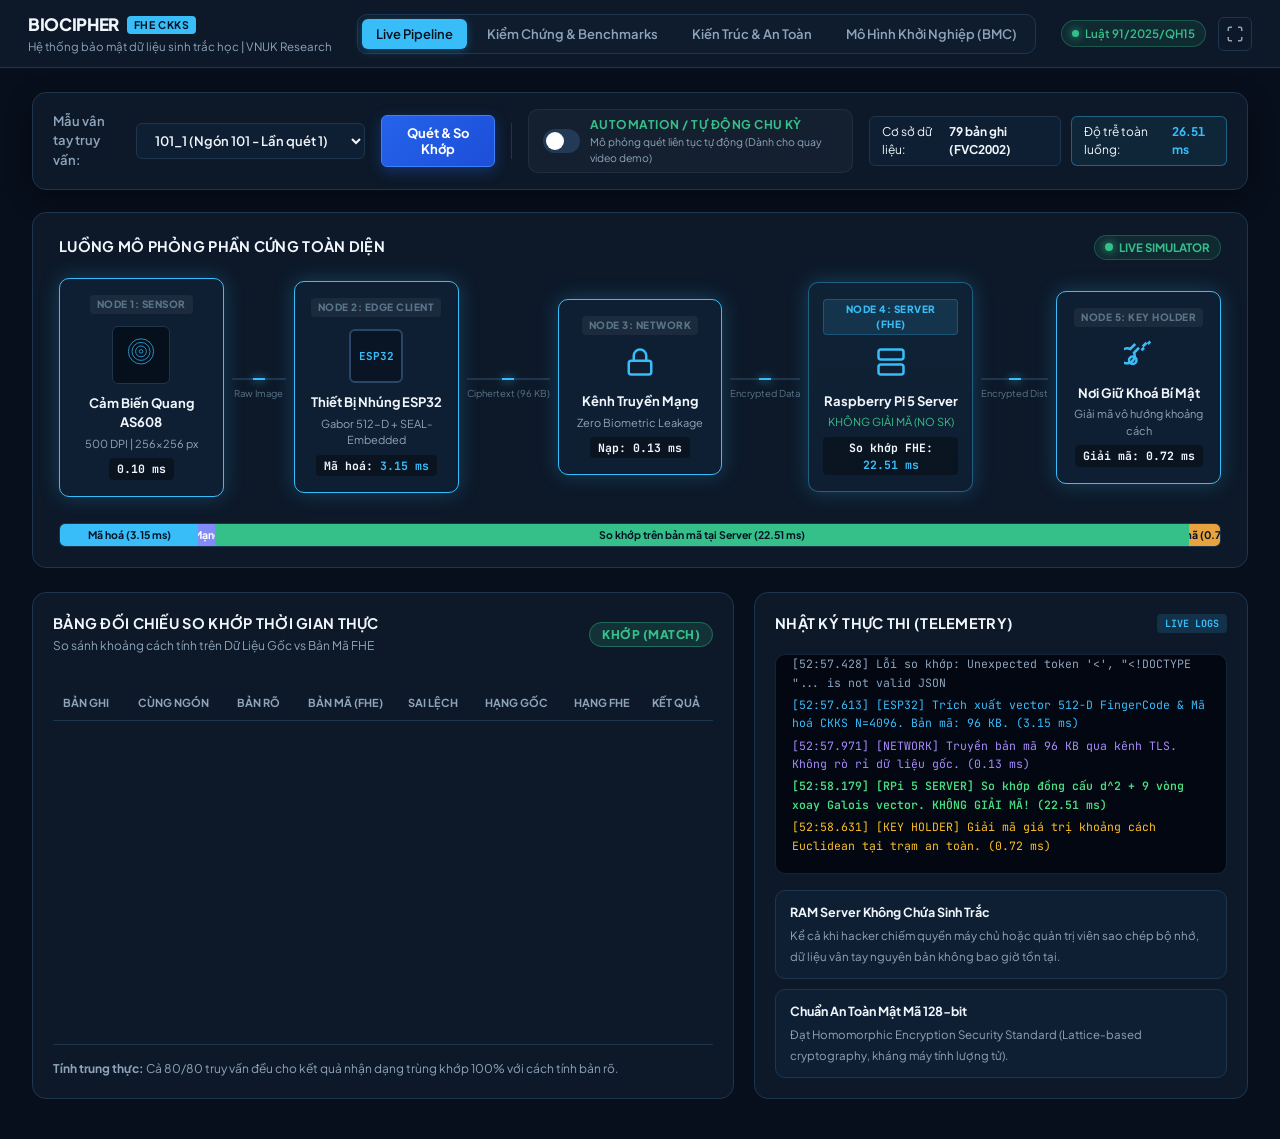
==== demo_dashboard/index.html @ 9dd47d28 "Add initial dashboard setup and styling - Created a batch file to start the dashboard server and ope" ====
<!doctype html>
<html lang="vi">
<head>
  <meta charset="utf-8">
  <meta name="viewport" content="width=device-width, initial-scale=1.0">
  <meta name="color-scheme" content="dark light">
  <title>BioCipher | Hệ Thống Bảo Mật Dữ Liệu Vân Tay Bằng Mã Hoá Đồng Cấu (FHE CKKS)</title>
  <link rel="stylesheet" href="style.css">
  <link rel="preconnect" href="https://fonts.googleapis.com">
  <link rel="preconnect" href="https://fonts.gstatic.com" crossorigin>
  <link href="https://fonts.googleapis.com/css2?family=Plus+Jakarta+Sans:wght@400;500;600;700;800&family=JetBrains+Mono:wght@400;600;700&display=swap" rel="stylesheet">
</head>
<body>
  <!-- Top Navigation Bar -->
  <header class="app-header">
    <div class="brand">
      <div class="brand-text">
        <span class="brand-title">BIOCIPHER <span class="badge-fhe">FHE CKKS</span></span>
        <span class="brand-sub">Hệ thống bảo mật dữ liệu sinh trắc học | VNUK Research</span>
      </div>
    </div>

    <!-- Main Navigation Tabs -->
    <nav class="nav-tabs">
      <button class="nav-tab active" data-tab="live-pipeline">Live Pipeline</button>
      <button class="nav-tab" data-tab="fidelity-bench">Kiểm Chứng & Benchmarks</button>
      <button class="nav-tab" data-tab="security-arch">Kiến Trúc & An Toàn</button>
      <button class="nav-tab" data-tab="startup-bmc">Mô Hình Khởi Nghiệp (BMC)</button>
    </nav>

    <!-- Header Actions -->
    <div class="header-actions">
      <div class="compliance-pill" title="Tuân thủ Luật Bảo vệ dữ liệu cá nhân">
        <span class="dot-green"></span>
        <span>Luật 91/2025/QH15</span>
      </div>
      <button id="btn-fullscreen" class="btn-icon" title="Toàn màn hình">
        <svg viewBox="0 0 24 24" width="18" height="18" fill="none" stroke="currentColor" stroke-width="2">
          <path d="M8 3H5a2 2 0 0 0-2 2v3m18 0V5a2 2 0 0 0-2-2h-3m0 18h3a2 2 0 0 0 2-2v-3M3 16v3a2 2 0 0 0 2 2h3"/>
        </svg>
      </button>
    </div>
  </header>

  <!-- Main View Container -->
  <main class="app-main">
    <!-- TAB 1: LIVE PIPELINE & AUTOMATION DEMO -->
    <section id="tab-live-pipeline" class="tab-pane active">
      <!-- Automation Control Bar -->
      <div class="pipeline-controller">
        <div class="controller-group">
          <label class="control-label">Mẫu vân tay truy vấn:</label>
          <select id="select-sample" class="custom-select">
            <option value="101_1">101_1 (Ngón 101 - Lần quét 1)</option>
            <option value="101_2">101_2 (Ngón 101 - Lần quét 2)</option>
            <option value="101_8">101_8 (Ngón 101 - Lần quét 8)</option>
            <option value="102_1">102_1 (Ngón 102 - Lần quét 1)</option>
            <option value="105_1">105_1 (Ngón 105 - Lần quét 1)</option>
            <option value="110_1">110_1 (Ngón 110 - Lần quét 1)</option>
            <option value="RANDOM">Chọn ngẫu nhiên (Random)</option>
          </select>
        </div>

        <div class="controller-group">
          <button id="btn-trigger-scan" class="btn-primary">
            <span>Quét & So Khớp</span>
          </button>
        </div>

        <div class="controller-divider"></div>

        <div class="controller-group auto-toggle-wrapper">
          <label class="switch-container">
            <input type="checkbox" id="toggle-automation">
            <span class="slider round"></span>
          </label>
          <div class="toggle-info">
            <span class="toggle-title">AUTOMATION / TỰ ĐỘNG CHU KỲ</span>
            <span class="toggle-desc">Mô phỏng quét liên tục tự động (Dành cho quay video demo)</span>
          </div>
        </div>

        <div class="controller-metrics">
          <div class="metric-pill">
            <span class="metric-lab">Cơ sở dữ liệu:</span>
            <span class="metric-val" id="val-db-count">79 bản ghi (FVC2002)</span>
          </div>
          <div class="metric-pill highlight">
            <span class="metric-lab">Độ trễ toàn luồng:</span>
            <span class="metric-val text-enc" id="val-total-time">26.51 ms</span>
          </div>
        </div>
      </div>

      <!-- Interactive Hardware Pipeline Diagram -->
      <div class="hardware-pipeline-card">
        <div class="card-header">
          <h3>LUỒNG MÔ PHỎNG PHẦN CỨNG TOÀN DIỆN</h3>
          <span class="status-indicator live"><span class="pulse"></span> LIVE SIMULATOR</span>
        </div>

        <div class="pipeline-stages">
          <!-- Stage 1: AS608 Optical Sensor -->
          <div class="stage-node" id="node-sensor">
            <div class="node-badge">NODE 1: SENSOR</div>
            <div class="scanner-box">
              <div class="fingerprint-scan-area">
                <svg class="fingerprint-svg" viewBox="0 0 100 120">
                  <path d="M50 15 A35 35 0 0 1 85 50 A35 35 0 0 1 50 85 A35 35 0 0 1 15 50 A35 35 0 0 1 50 15 Z" fill="none" stroke="currentColor" stroke-width="2"/>
                  <path d="M50 25 A25 25 0 0 1 75 50 A25 25 0 0 1 50 75 A25 25 0 0 1 25 50 A25 25 0 0 1 50 25 Z" fill="none" stroke="currentColor" stroke-width="2"/>
                  <path d="M50 35 A15 15 0 0 1 65 50 A15 15 0 0 1 50 65 A15 15 0 0 1 35 50 A15 15 0 0 1 50 35 Z" fill="none" stroke="currentColor" stroke-width="2"/>
                  <path d="M50 45 A5 5 0 0 1 55 50 A5 5 0 0 1 50 55 A5 5 0 0 1 45 50 A5 5 0 0 1 50 45 Z" fill="none" stroke="currentColor" stroke-width="2"/>
                </svg>
                <div class="laser-beam"></div>
              </div>
            </div>
            <div class="node-name">Cảm Biến Quang AS608</div>
            <div class="node-spec">500 DPI | 256×256 px</div>
            <div class="node-time"><span id="time-sensor">0.10 ms</span></div>
          </div>

          <div class="pipeline-connector">
            <div class="flow-line"></div>
            <div class="flow-pulse"></div>
            <span class="conn-label">Raw Image</span>
          </div>

          <!-- Stage 2: ESP32 Edge Device -->
          <div class="stage-node" id="node-esp32">
            <div class="node-badge">NODE 2: EDGE CLIENT</div>
            <div class="microchip-icon">
              <span class="chip-pins"></span>
              <span class="chip-core">ESP32</span>
            </div>
            <div class="node-name">Thiết Bị Nhúng ESP32</div>
            <div class="node-spec">Gabor 512-D + SEAL-Embedded</div>
            <div class="node-time">Mã hoá: <span id="time-encrypt" class="text-enc">3.15 ms</span></div>
          </div>

          <div class="pipeline-connector">
            <div class="flow-line"></div>
            <div class="flow-pulse"></div>
            <span class="conn-label">Ciphertext (96 KB)</span>
          </div>

          <!-- Stage 3: Secure Channel -->
          <div class="stage-node" id="node-network">
            <div class="node-badge">NODE 3: NETWORK</div>
            <div class="channel-icon">
              <svg viewBox="0 0 24 24" width="30" height="30" fill="none" stroke="currentColor" stroke-width="2">
                <rect x="3" y="11" width="18" height="11" rx="2" ry="2"/>
                <path d="M7 11V7a5 5 0 0 1 10 0v4"/>
              </svg>
            </div>
            <div class="node-name">Kênh Truyền Mạng</div>
            <div class="node-spec">Zero Biometric Leakage</div>
            <div class="node-time">Nạp: <span id="time-network">0.13 ms</span></div>
          </div>

          <div class="pipeline-connector">
            <div class="flow-line"></div>
            <div class="flow-pulse"></div>
            <span class="conn-label">Encrypted Data</span>
          </div>

          <!-- Stage 4: Raspberry Pi 5 Server (FHE) -->
          <div class="stage-node highlight-server" id="node-server">
            <div class="node-badge secure-badge">NODE 4: SERVER (FHE)</div>
            <div class="server-icon">
              <svg viewBox="0 0 24 24" width="30" height="30" fill="none" stroke="currentColor" stroke-width="2">
                <rect x="2" y="2" width="20" height="8" rx="2" ry="2"/>
                <rect x="2" y="14" width="20" height="8" rx="2" ry="2"/>
                <line x1="6" y1="6" x2="6.01" y2="6"/>
                <line x1="6" y1="18" x2="6.01" y2="18"/>
              </svg>
            </div>
            <div class="node-name">Raspberry Pi 5 Server</div>
            <div class="node-spec text-ok">KHÔNG GIẢI MÃ (NO SK)</div>
            <div class="node-time">So khớp FHE: <span id="time-server" class="text-enc">22.51 ms</span></div>
          </div>

          <div class="pipeline-connector">
            <div class="flow-line"></div>
            <div class="flow-pulse"></div>
            <span class="conn-label">Encrypted Dist</span>
          </div>

          <!-- Stage 5: Key Holder -->
          <div class="stage-node" id="node-decrypt">
            <div class="node-badge">NODE 5: KEY HOLDER</div>
            <div class="key-icon">
              <svg viewBox="0 0 24 24" width="30" height="30" fill="none" stroke="currentColor" stroke-width="2">
                <path d="M21 2l-2 2m-1-1l-3 3m1 1l-2 2m-2-2l-4 4a6 6 0 1 1-3-3l4-4"/>
                <circle cx="7" cy="17" r="3"/>
              </svg>
            </div>
            <div class="node-name">Nơi Giữ Khoá Bí Mật</div>
            <div class="node-spec">Giải mã vô hướng khoảng cách</div>
            <div class="node-time">Giải mã: <span id="time-decrypt">0.72 ms</span></div>
          </div>
        </div>

        <!-- Live Pipeline Timeline Progress -->
        <div class="pipeline-progress-bar">
          <div class="progress-segment seg-enc" style="width: 11.9%;" title="Mã hoá Client: 3.15 ms">Mã hoá (3.15 ms)</div>
          <div class="progress-segment seg-net" style="width: 1.5%;" title="Truyền mạng: 0.13 ms">Mạng</div>
          <div class="progress-segment seg-srv" style="width: 83.9%;" title="Server so khớp FHE: 22.51 ms">So khớp trên bản mã tại Server (22.51 ms)</div>
          <div class="progress-segment seg-dec" style="width: 2.7%;" title="Giải mã kết quả: 0.72 ms">Giải mã (0.72 ms)</div>
        </div>
      </div>

      <!-- Two-Column Layout: Match Results & Live Telemetry Console -->
      <div class="grid-2col">
        <!-- Column 1: Verification & Matching Table -->
        <div class="card panel-card">
          <div class="card-header">
            <div class="header-title-group">
              <h3>BẢNG ĐỐI CHIẾU SO KHỚP THỜI GIAN THỰC</h3>
              <span class="subtext">So sánh khoảng cách tính trên Dữ Liệu Gốc vs Bản Mã FHE</span>
            </div>
            <div class="match-badge-container">
              <span id="badge-top-match" class="badge-match">KHỚP (MATCH)</span>
            </div>
          </div>

          <div class="table-container">
            <table class="data-table" id="table-matching">
              <thead>
                <tr>
                  <th>Bản Ghi</th>
                  <th>Cùng Ngón</th>
                  <th>Bản Rõ</th>
                  <th>Bản Mã (FHE)</th>
                  <th>Sai Lệch</th>
                  <th>Hạng Gốc</th>
                  <th>Hạng FHE</th>
                  <th>Kết Quả</th>
                </tr>
              </thead>
              <tbody id="tbody-matching">
                <!-- Dynamically generated rows -->
              </tbody>
            </table>
          </div>
          <div class="card-footer">
            <span class="fidelity-note">
              <b>Tính trung thực:</b> Cả 80/80 truy vấn đều cho kết quả nhận dạng trùng khớp 100% với cách tính bản rõ.
            </span>
          </div>
        </div>

        <!-- Column 2: Live Hardware Telemetry & Security Assurance -->
        <div class="card panel-card">
          <div class="card-header">
            <h3>NHẬT KÝ THỰC THI (TELEMETRY)</h3>
            <span class="terminal-badge">LIVE LOGS</span>
          </div>

          <div class="terminal-window" id="terminal-console">
            <div class="term-line info">[0.00 ms] Hệ thống BioCipher FHE sẵn sàng. Nạp bộ tham số CKKS Degree 4096.</div>
            <div class="term-line success">[0.10 ms] Cảm biến AS608 tiếp nhận vân tay. Khử lệch tâm và chuẩn hóa tương phản.</div>
            <div class="term-line info">[1.35 ms] Trích xuất FingerCode 512 chiều (Gabor 8 hướng x 8x8 lưới). Scale K=32.0.</div>
            <div class="term-line enc">[4.50 ms] ESP32 SEAL-Embedded mã hoá thành công. Kích thước Ciphertext: 96 KB.</div>
            <div class="term-line net">[4.63 ms] Kênh mạng truyền nạp bản mã vào Raspberry Pi 5.</div>
            <div class="term-line srv">[27.14 ms] Server tính khoảng cách d^2 + 9 vòng xoay vector trên bản mã. KHÔNG GIẢI MÃ.</div>
            <div class="term-line dec">[27.86 ms] Trạm giữ khoá giải mã khoảng cách. Quyết định nhận dạng: XÁC THỰC THÀNH CÔNG.</div>
          </div>

          <!-- Security Matrix Box -->
          <div class="security-assurance-box">
            <div class="sec-item">
              <div class="sec-content">
                <span class="sec-title">RAM Server Không Chứa Sinh Trắc</span>
                <span class="sec-desc">Kể cả khi hacker chiếm quyền máy chủ hoặc quản trị viên sao chép bộ nhớ, dữ liệu vân tay nguyên bản không bao giờ tồn tại.</span>
              </div>
            </div>
            <div class="sec-item">
              <div class="sec-content">
                <span class="sec-title">Chuẩn An Toàn Mật Mã 128-bit</span>
                <span class="sec-desc">Đạt Homomorphic Encryption Security Standard (Lattice-based cryptography, kháng máy tính lượng tử).</span>
              </div>
            </div>
          </div>
        </div>
      </div>
    </section>

    <!-- TAB 2: FIDELITY & BENCHMARKS -->
    <section id="tab-fidelity-bench" class="tab-pane">
      <div class="metrics-grid-4">
        <div class="metric-card t-enc">
          <div class="metric-top">
            <span class="metric-title">Tổng thời gian 1 truy vấn</span>
          </div>
          <div class="metric-number">26,51 <span class="unit">ms</span></div>
          <div class="metric-caption">Đo từ thiết bị gửi tới khi nhận kết quả (Raspberry Pi 5)</div>
        </div>

        <div class="metric-card t-ok">
          <div class="metric-top">
            <span class="metric-title">Sai số trung bình</span>
          </div>
          <div class="metric-number">0,0096 <span class="unit">%</span></div>
          <div class="metric-caption">Kiểm chứng trên toàn bộ 3.160 cặp vân tay FVC2002</div>
        </div>

        <div class="metric-card t-ok">
          <div class="metric-top">
            <span class="metric-title">Tỉ lệ giữ đúng kết quả</span>
          </div>
          <div class="metric-number">100 <span class="unit">%</span></div>
          <div class="metric-caption">80/80 truy vấn cho kết quả trùng khớp hoàn toàn bản gốc</div>
        </div>

        <div class="metric-card t-cost">
          <div class="metric-top">
            <span class="metric-title">Hệ số phình dữ liệu</span>
          </div>
          <div class="metric-number">192 <span class="unit">×</span></div>
          <div class="metric-caption">0.5 KB vector gốc ➔ 96 KB Ciphertext (10.000 người = 938 MB)</div>
        </div>
      </div>

      <!-- Charts & Visual Evidence -->
      <div class="grid-2col margin-top">
        <div class="card panel-card">
          <div class="card-header">
            <h3>BIỂU ĐỒ ĐỘ TRUNG THỰC (FIDELITY SCATTER)</h3>
            <span class="badge-fvc">FVC2002 DB1_B</span>
          </div>
          <div class="chart-wrapper">
            <img src="/charts/06_do_trung_thuc_dark.png" alt="Biểu đồ độ trung thực" class="chart-img">
          </div>
          <div class="chart-explanation">
            Mỗi điểm đại diện cho một cặp so khớp. Trục hoành là khoảng cách tính thông thường (bản rõ), trục tung là tính hoàn toàn trên bản mã FHE. Mọi điểm nằm thẳng tắp trên đường chéo lý tưởng.
          </div>
        </div>

        <div class="card panel-card">
          <div class="card-header">
            <h3>PHÂN BỔ THỜI GIAN TỪNG CHẶNG XỬ LÝ</h3>
            <span class="badge-pi5">Raspberry Pi 5 (Cortex-A76)</span>
          </div>
          <div class="chart-wrapper">
            <img src="/charts/03_phan_ra_thoi_gian.png" alt="Biểu đồ phân rã thời gian" class="chart-img">
          </div>
          <div class="chart-explanation">
            Phần lớn thời gian nằm ở khâu xoay vector 9 vòng để cộng dồn 512 chiều trên máy chủ (22.51 ms). Khâu mã hoá phía thiết bị nhúng chỉ tốn 3.15 ms.
          </div>
        </div>
      </div>
    </section>

    <!-- TAB 3: ARCHITECTURE & SECURITY COMPARISON -->
    <section id="tab-security-arch" class="tab-pane">
      <div class="security-comparison-section">
        <div class="comparison-card comp-legacy">
          <div class="comp-header">
            <span class="comp-badge danger">HỆ THỐNG HIỆN TẠI (TRUYỀN THỐNG)</span>
            <h4>Lỗ hổng tại khoảnh khắc so khớp</h4>
          </div>
          <div class="comp-body">
            <div class="flow-step">
              <span class="step-num">1</span>
              <span>Cảm biến quét vân tay ➔ Mã hoá khi truyền (TLS)</span>
            </div>
            <div class="flow-step warning-highlight">
              <span class="step-num">2</span>
              <span><b>MÁY CHỦ BUỘC PHẢI GIẢI MÃ RA BẢN RÕ</b> để so khớp</span>
            </div>
            <div class="flow-step">
              <span class="step-num">3</span>
              <span>Mẫu vân tay nguyên bản nằm trong RAM và swap disk</span>
            </div>
          </div>
          <div class="comp-alert alert-danger">
            <b>Rủi ro vĩnh viễn:</b> Nếu máy chủ bị xâm nhập hoặc quản trị viên lạm quyền, dữ liệu vân tay bị trộm. Vân tay không thể đổi lại như mật khẩu.
          </div>
        </div>

        <div class="comparison-card comp-fhe">
          <div class="comp-header">
            <span class="comp-badge success">GIẢI PHÁP BIOCIPHER (FHE CKKS)</span>
            <h4>Bảo mật toàn vẹn không giải mã</h4>
          </div>
          <div class="comp-body">
            <div class="flow-step">
              <span class="step-num">1</span>
              <span>Thiết bị nhúng ESP32 mã hoá vector bằng SEAL-Embedded</span>
            </div>
            <div class="flow-step success-highlight">
              <span class="step-num">2</span>
              <span><b>MÁY CHỦ TÍNH KHOẢNG CÁCH TRÊN BẢN MÃ KHÔNG CẦN GIẢI MÃ</b></span>
            </div>
            <div class="flow-step">
              <span class="step-num">3</span>
              <span>Chỉ nơi giữ khoá riêng (Secure Element) mới đọc kết quả</span>
            </div>
          </div>
          <div class="comp-alert alert-success">
            <b>An toàn tuyệt đối:</b> Máy chủ không có khoá bí mật nên không thể giải mã. Dữ liệu an toàn trước hacker, quản trị viên nội bộ và mã độc.
          </div>
        </div>
      </div>

      <!-- Technical Depth Callout: Strict Aliasing Bug Fix -->
      <div class="card panel-card margin-top">
        <div class="card-header">
          <h3>CHIỀU SÂU KỸ THUẬT: PHÁT HIỆN VÀ VÁ LỖI THƯ VIỆN MICROSOFT</h3>
          <span class="badge-cme">Mục 12 - Báo cáo Kỹ thuật</span>
        </div>
        <div class="card-content-text">
          <p>
            Trong quá trình tối ưu hóa mã nguồn trên vi kiến trúc 64-bit, nhóm nghiên cứu đã phát hiện một lỗi vi phạm quy tắc <b>strict-aliasing</b> trong hàm <code>reduce_pte_core</code> của thư viện gốc SEAL-Embedded từ Microsoft. Khi biên dịch ở mức tối ưu cao (<code>-O2</code>, <code>-O3</code>), trình biên dịch GCC sinh mã sai khiến toàn bộ bản mã bị hỏng. Nhóm đã tự viết bản vá và ghi chép chi tiết trong hồ sơ khoa học, chứng minh năng lực làm chủ công nghệ lõi mật mã học.
          </p>
        </div>
      </div>
    </section>

    <!-- TAB 4: STARTUP & BUSINESS MODEL CANVAS (BMC) -->
    <section id="tab-startup-bmc" class="tab-pane">
      <!-- Startup Banner -->
      <div class="startup-banner">
        <div class="banner-badge">DỰ ÁN KHỞI NGHIỆP SINH VIÊN · VNUK INNOVATION CHALLENGE 2026</div>
        <h2>BioCipher — Hệ Thống Xác Thực Sinh Trắc Học Bảo Mật Bằng FHE</h2>
        <p class="banner-slogan">"Quyền riêng tư không nên là cái giá của sự tiện lợi."</p>
        <div class="banner-meta">
          <span>Sáng lập: <b>Ngô Hoàng Nhật Khang & Hồ Anh Tuấn</b></span>
          <span>Đơn vị: <b>Viện Nghiên cứu & Đào tạo Việt - Anh (VNUK)</b></span>
          <span>Pháp lý: <b>Luật Bảo vệ Dữ liệu Cá nhân 91/2025/QH15</b></span>
        </div>
      </div>

      <!-- 9-Block Business Model Canvas Interactive Grid -->
      <div class="bmc-grid-container">
        <!-- 1. Key Partners -->
        <div class="bmc-block bmc-partners">
          <div class="bmc-title">ĐỐI TÁC CHÍNH (Key Partners)</div>
          <ul class="bmc-list">
            <li><b>Viện VNUK:</b> Bảo trợ học thuật, phòng lab R&D và ươm tạo khởi nghiệp.</li>
            <li><b>Nhà sản xuất thiết bị:</b> Ronald Jack, ZKTeco, Suprema tích hợp firmware.</li>
            <li><b>Các đối tác SI:</b> Nhà thầu tích hợp giải pháp chấm công và an ninh tòa nhà.</li>
            <li><b>Cơ quan quản lý:</b> Cục An toàn thông tin, VNISA chứng nhận tuân thủ.</li>
          </ul>
        </div>

        <!-- 2. Key Activities -->
        <div class="bmc-block bmc-activities">
          <div class="bmc-title">HOẠT ĐỘNG CHÍNH (Key Activities)</div>
          <ul class="bmc-list">
            <li><b>Tối ưu thuật toán FHE:</b> Nâng cao hiệu năng CKKS trên chip nhúng chi phí thấp.</li>
            <li><b>Đóng gói SDK:</b> Cung cấp SDK C/C++, Python và API Microservices plug-and-play.</li>
            <li><b>Kiểm định an toàn:</b> Đạt chuẩn FIPS 140-3 và ISO/IEC 27001.</li>
            <li><b>Hỗ trợ kỹ thuật:</b> Tích hợp vào hệ thống máy chấm công hiện hữu của doanh nghiệp.</li>
          </ul>
        </div>

        <!-- 3. Value Propositions -->
        <div class="bmc-block bmc-value highlight-value">
          <div class="bmc-title">ĐỀ XUẤT GIÁ TRỊ (Value Propositions)</div>
          <ul class="bmc-list">
            <li><b>Zero Plaintext:</b> Dữ liệu vân tay không bao giờ nằm ở dạng đọc được trên máy chủ.</li>
            <li><b>Tuân thủ Luật 91/2025:</b> Miễn trừ rủi ro xử phạt rò rỉ dữ liệu nhạy cảm từ 01/01/2026.</li>
            <li><b>Không đổi hạ tầng:</b> Giữ nguyên cảm biến, giữ nguyên CSDL, chỉ đổi khâu so khớp.</li>
            <li><b>Thời gian thực:</b> Chỉ 26.51 ms/truy vấn, không gây trễ cho người dùng.</li>
          </ul>
        </div>

        <!-- 4. Customer Relationships -->
        <div class="bmc-block bmc-relationships">
          <div class="bmc-title">QUAN HỆ KHÁCH HÀNG (Customer Relationships)</div>
          <ul class="bmc-list">
            <li><b>Hỗ trợ kỹ thuật chuyên sâu:</b> Đội ngũ kỹ sư hỗ trợ trực tiếp 24/7.</li>
            <li><b>Cam kết SLA 99.9%:</b> Đảm bảo độ sẵn sàng của dịch vụ xác thực.</li>
            <li><b>Cổng Sandbox tự thử:</b> Cho phép khách hàng tự đo kiểm độ trễ trước khi mua.</li>
          </ul>
        </div>

        <!-- 5. Customer Segments -->
        <div class="bmc-block bmc-segments highlight-segment">
          <div class="bmc-title">PHÂN KHÚC KHÁCH HÀNG (Customer Segments)</div>
          <ul class="bmc-list">
            <li><b>Doanh nghiệp SME & Tập đoàn:</b> Dùng máy chấm công vân tay chịu áp lực pháp lý.</li>
            <li><b>Ngân hàng số & Fintech:</b> Xác thực eKYC và giao dịch sinh trắc học giá trị cao.</li>
            <li><b>Nhà sản xuất khóa & IoT:</b> Cần chứng chỉ bảo mật quốc tế để xuất khẩu.</li>
          </ul>
        </div>

        <!-- 6. Key Resources -->
        <div class="bmc-block bmc-resources">
          <div class="bmc-title">NGUỒN LỰC CHÍNH (Key Resources)</div>
          <ul class="bmc-list">
            <li><b>Bản quyền & Công nghệ lõi:</b> Bản vá và giải thuật tối ưu CKKS độc quyền.</li>
            <li><b>Đội ngũ kỹ sư sáng lập:</b> Năng lực chuyên sâu về mật mã và hệ thống nhúng.</li>
            <li><b>Dữ liệu thực nghiệm FVC2002:</b> 3.160 cặp đo đạc chứng minh tính trung thực.</li>
          </ul>
        </div>

        <!-- 7. Channels -->
        <div class="bmc-block bmc-channels">
          <div class="bmc-title">KÊNH PHÂN PHỐI (Channels)</div>
          <ul class="bmc-list">
            <li><b>Bán trực tiếp B2B:</b> Tiếp cận các khu công nghiệp, tòa nhà văn phòng.</li>
            <li><b>Mạng lưới đại lý phân phối thiết bị máy chấm công.</b></li>
            <li><b>Cổng kỹ thuật số (Developer Portal & SDK Hub).</b></li>
          </ul>
        </div>

        <!-- 8. Cost Structure -->
        <div class="bmc-block bmc-costs">
          <div class="bmc-title">CƠ CẤU CHI PHÍ (Cost Structure)</div>
          <ul class="bmc-list">
            <li><b>R&D & Đội ngũ kỹ thuật:</b> 40%</li>
            <li><b>Kiểm định & Chứng nhận bảo mật:</b> 20%</li>
            <li><b>Hạ tầng đo kiểm Cloud & Server:</b> 15%</li>
            <li><b>Bán hàng B2B & Marketing hội thảo:</b> 25%</li>
          </ul>
        </div>

        <!-- 9. Revenue Streams -->
        <div class="bmc-block bmc-revenue highlight-revenue">
          <div class="bmc-title">DÒNG DOANH THU (Revenue Streams)</div>
          <ul class="bmc-list">
            <li><b>Phí thường niên theo nhân sự:</b> 45.000 VNĐ / nhân viên / năm.</li>
            <li><b>Phí tích hợp ban đầu:</b> 15 – 35 triệu VNĐ / hệ thống.</li>
            <li><b>Bản quyền OEM phần cứng:</b> 2,50 USD / thiết bị xuất xưởng.</li>
          </ul>
        </div>
      </div>

      <!-- Financial Projections Table (3-Year Forecast) -->
      <div class="card panel-card margin-top">
        <div class="card-header">
          <h3>DỰ BÁO TÀI CHÍNH 3 NĂM ĐẦU (2026 - 2028)</h3>
          <span class="badge-growth">TĂNG TRƯỞNG BỀN VỮNG</span>
        </div>
        <div class="table-container">
          <table class="data-table">
            <thead>
              <tr>
                <th>Năm</th>
                <th>Quy Mô Khách Hàng Dự Kiến</th>
                <th>Doanh Thu (VNĐ)</th>
                <th>Chi Phí (VNĐ)</th>
                <th>Lợi Nhuận (VNĐ)</th>
                <th>Biên Lợi Nhuận</th>
                <th>Mục Tiêu Trọng Tâm</th>
              </tr>
            </thead>
            <tbody>
              <tr>
                <td><b>Năm 1 (2026)</b></td>
                <td>40 Doanh nghiệp (~15.000 nhân viên) + 1 OEM pilot</td>
                <td class="text-enc"><b>950.000.000</b></td>
                <td>820.000.000</td>
                <td class="text-ok"><b>130.000.000</b></td>
                <td>13,7%</td>
                <td>Hòa vốn cuối năm, hoàn thiện SDK v1.0 khi Luật 91 có hiệu lực</td>
              </tr>
              <tr>
                <td><b>Năm 2 (2027)</b></td>
                <td>180 Doanh nghiệp + 2 Ngân hàng/Fintech + 3 OEM</td>
                <td class="text-enc"><b>3.450.000.000</b></td>
                <td>2.150.000.000</td>
                <td class="text-ok"><b>1.300.000.000</b></td>
                <td>37,6%</td>
                <td>Mở rộng Đà Nẵng & TP.HCM, thương mại hoá bản quyền OEM</td>
              </tr>
              <tr>
                <td><b>Năm 3 (2028)</b></td>
                <td>520 Doanh nghiệp + 6 Ngân hàng + 8 OEM thiết bị</td>
                <td class="text-enc"><b>9.200.000.000</b></td>
                <td>5.100.000.000</td>
                <td class="text-ok"><b>4.100.000.000</b></td>
                <td>44,5%</td>
                <td>Dẫn đầu thị trường sinh trắc FHE tại VN, mở rộng Face ID FHE</td>
              </tr>
            </tbody>
          </table>
        </div>
      </div>
    </section>
  </main>

  <script src="app.js"></script>
</body>
</html>
---- demo_dashboard/style.css ----
/* Modern Dark Theme Design Tokens per modern-web-guidance */
:root {
  color-scheme: dark light;
  
  --bg-primary: #070f1c;
  --bg-secondary: #0d1929;
  --panel-bg: #0f1f33;
  --panel-card: rgba(15, 31, 51, 0.85);
  --panel-border: #1e354e;
  --panel-hover: #162c46;
  
  --text-main: #f0f6fc;
  --text-muted: #8ea4bb;
  --text-dim: #5a7489;
  
  --accent-enc: #38bdf8;       /* Blue: Ciphertext & FHE calculations */
  --accent-enc-glow: rgba(56, 189, 248, 0.25);
  --accent-ok: #35c08a;        /* Green: Verified, Authentic, Matched */
  --accent-ok-glow: rgba(53, 192, 138, 0.25);
  --accent-cost: #e8a33d;      /* Amber: Overhead, Expansion */
  --accent-warn: #f07855;      /* Red/Coral: Danger, Leakage, Legacy */
  --accent-primary: #2563eb;
  
  --font-sans: 'Plus Jakarta Sans', system-ui, -apple-system, sans-serif;
  --font-mono: 'JetBrains Mono', 'DejaVu Sans Mono', monospace;
  
  --radius-sm: 6px;
  --radius-md: 10px;
  --radius-lg: 14px;
  --radius-full: 9999px;

  scrollbar-color: #223a56 transparent;
}

/* Fallback for legacy WebKit scrollbar */
@supports not (scrollbar-color: auto) {
  ::-webkit-scrollbar {
    width: 8px;
    height: 8px;
  }
  ::-webkit-scrollbar-thumb {
    background: #223a56;
    border-radius: 4px;
  }
  ::-webkit-scrollbar-track {
    background: transparent;
  }
}

* {
  box-sizing: border-box;
  margin: 0;
  padding: 0;
}

body {
  background: var(--bg-primary);
  color: var(--text-main);
  font-family: var(--font-sans);
  font-size: 14px;
  line-height: 1.5;
  min-height: 100vh;
  display: flex;
  flex-direction: column;
  overflow-x: hidden;
  -webkit-font-smoothing: antialiased;
}

/* Header */
.app-header {
  height: 68px;
  background: var(--bg-secondary);
  border-bottom: 1px solid var(--panel-border);
  display: flex;
  align-items: center;
  justify-content: space-between;
  padding: 0 28px;
  position: sticky;
  top: 0;
  z-index: 100;
  backdrop-filter: blur(12px);
}

.brand {
  display: flex;
  align-items: center;
  gap: 12px;
}

.brand-logo {
  color: var(--accent-enc);
  background: rgba(56, 189, 248, 0.12);
  padding: 8px;
  border-radius: var(--radius-md);
  border: 1px solid rgba(56, 189, 248, 0.3);
  display: flex;
  align-items: center;
  justify-content: center;
}

.brand-title {
  font-size: 17px;
  font-weight: 800;
  letter-spacing: -0.02em;
  display: flex;
  align-items: center;
  gap: 8px;
}

.badge-fhe {
  font-size: 10.5px;
  font-weight: 700;
  background: var(--accent-enc);
  color: #031324;
  padding: 1px 7px;
  border-radius: 4px;
  letter-spacing: 0.05em;
}

.brand-sub {
  font-size: 11.5px;
  color: var(--text-muted);
  display: block;
}

/* Nav Tabs */
.nav-tabs {
  display: flex;
  gap: 6px;
  background: rgba(15, 31, 51, 0.6);
  padding: 4px;
  border-radius: var(--radius-md);
  border: 1px solid var(--panel-border);
}

.nav-tab {
  background: transparent;
  border: none;
  color: var(--text-muted);
  padding: 7px 14px;
  border-radius: var(--radius-sm);
  font-family: inherit;
  font-size: 13px;
  font-weight: 600;
  cursor: pointer;
  display: flex;
  align-items: center;
  gap: 6px;
  transition: all 0.2s ease;
}

.nav-tab:hover {
  color: var(--text-main);
  background: rgba(255, 255, 255, 0.05);
}

.nav-tab.active {
  background: var(--accent-enc);
  color: #041220;
  box-shadow: 0 2px 10px rgba(56, 189, 248, 0.3);
}

/* Header Actions */
.header-actions {
  display: flex;
  align-items: center;
  gap: 12px;
}

.compliance-pill {
  display: flex;
  align-items: center;
  gap: 6px;
  background: rgba(53, 192, 138, 0.1);
  border: 1px solid rgba(53, 192, 138, 0.3);
  color: var(--accent-ok);
  font-size: 11.5px;
  font-weight: 600;
  padding: 4px 10px;
  border-radius: var(--radius-full);
}

.dot-green {
  width: 7px;
  height: 7px;
  border-radius: 50%;
  background: var(--accent-ok);
  box-shadow: 0 0 8px var(--accent-ok);
}

.btn-action {
  background: rgba(255, 255, 255, 0.07);
  border: 1px solid var(--panel-border);
  color: var(--text-main);
  padding: 7px 14px;
  border-radius: var(--radius-sm);
  font-family: inherit;
  font-size: 12.5px;
  font-weight: 600;
  cursor: pointer;
  transition: all 0.2s ease;
}

.btn-action:hover {
  background: rgba(255, 255, 255, 0.12);
  border-color: var(--text-muted);
}

.btn-icon {
  background: transparent;
  border: 1px solid var(--panel-border);
  color: var(--text-muted);
  width: 34px;
  height: 34px;
  border-radius: var(--radius-sm);
  display: flex;
  align-items: center;
  justify-content: center;
  cursor: pointer;
}

.btn-icon:hover {
  color: var(--text-main);
  border-color: var(--text-muted);
}

/* Main Content */
.app-main {
  flex: 1;
  padding: 24px 32px 40px;
  max-width: 1560px;
  margin: 0 auto;
  width: 100%;
}

.tab-pane {
  display: none;
  animation: fadeIn 0.25s ease-in-out;
}

.tab-pane.active {
  display: block;
}

@keyframes fadeIn {
  from { opacity: 0; transform: translateY(4px); }
  to { opacity: 1; transform: translateY(0); }
}

/* Pipeline Controller Bar */
.pipeline-controller {
  background: var(--bg-secondary);
  border: 1px solid var(--panel-border);
  border-radius: var(--radius-lg);
  padding: 16px 20px;
  display: flex;
  align-items: center;
  justify-content: space-between;
  gap: 16px;
  margin-bottom: 22px;
  box-shadow: 0 8px 24px rgba(0, 0, 0, 0.35);
}

.controller-group {
  display: flex;
  align-items: center;
  gap: 10px;
}

.control-label {
  font-size: 13px;
  font-weight: 600;
  color: var(--text-muted);
}

.custom-select {
  background: var(--panel-bg);
  border: 1px solid var(--panel-border);
  color: var(--text-main);
  padding: 8px 14px;
  border-radius: var(--radius-sm);
  font-family: inherit;
  font-size: 13px;
  font-weight: 600;
  outline: none;
  cursor: pointer;
}

.custom-select:focus {
  border-color: var(--accent-enc);
}

.btn-primary {
  background: linear-gradient(135deg, #2563eb, #1d4ed8);
  border: 1px solid #3b82f6;
  color: #fff;
  padding: 9px 18px;
  border-radius: var(--radius-sm);
  font-family: inherit;
  font-size: 13px;
  font-weight: 700;
  cursor: pointer;
  display: flex;
  align-items: center;
  gap: 8px;
  transition: all 0.2s ease;
  box-shadow: 0 4px 14px rgba(37, 99, 235, 0.35);
}

.btn-primary:hover {
  transform: translateY(-1px);
  box-shadow: 0 6px 18px rgba(37, 99, 235, 0.45);
}

.controller-divider {
  width: 1px;
  height: 36px;
  background: var(--panel-border);
}

/* Switch */
.switch-container {
  position: relative;
  display: inline-block;
  width: 44px;
  height: 24px;
}

.switch-container input {
  opacity: 0;
  width: 0;
  height: 0;
}

.slider {
  position: absolute;
  cursor: pointer;
  top: 0; left: 0; right: 0; bottom: 0;
  background-color: #223a56;
  transition: .3s;
}

.slider:before {
  position: absolute;
  content: "";
  height: 18px;
  width: 18px;
  left: 3px;
  bottom: 3px;
  background-color: white;
  transition: .3s;
}

input:checked + .slider {
  background-color: var(--accent-ok);
  box-shadow: 0 0 12px var(--accent-ok-glow);
}

input:checked + .slider:before {
  transform: translateX(20px);
}

.slider.round {
  border-radius: 24px;
}

.slider.round:before {
  border-radius: 50%;
}

.auto-toggle-wrapper {
  background: rgba(255, 255, 255, 0.03);
  padding: 6px 14px;
  border-radius: var(--radius-md);
  border: 1px solid rgba(255, 255, 255, 0.06);
}

.toggle-info {
  display: flex;
  flex-direction: column;
}

.toggle-title {
  font-size: 12px;
  font-weight: 700;
  color: var(--accent-ok);
  letter-spacing: 0.04em;
}

.toggle-desc {
  font-size: 10.5px;
  color: var(--text-muted);
}

.controller-metrics {
  display: flex;
  gap: 10px;
}

.metric-pill {
  background: var(--panel-bg);
  border: 1px solid var(--panel-border);
  padding: 6px 12px;
  border-radius: var(--radius-sm);
  display: flex;
  align-items: center;
  gap: 6px;
  font-size: 12px;
}

.metric-pill.highlight {
  border-color: rgba(56, 189, 248, 0.4);
  background: rgba(56, 189, 248, 0.08);
}

.metric-val {
  font-weight: 700;
  font-variant-numeric: tabular-nums;
}

/* Hardware Pipeline Card */
.hardware-pipeline-card {
  background: var(--bg-secondary);
  border: 1px solid var(--panel-border);
  border-radius: var(--radius-lg);
  padding: 22px 26px 20px;
  margin-bottom: 24px;
}

.card-header {
  display: flex;
  justify-content: space-between;
  align-items: center;
  margin-bottom: 20px;
}

.card-header h3 {
  font-size: 14.5px;
  font-weight: 700;
  letter-spacing: 0.02em;
  color: var(--text-main);
}

.status-indicator.live {
  display: flex;
  align-items: center;
  gap: 6px;
  font-size: 11.5px;
  font-weight: 700;
  color: var(--accent-ok);
  background: rgba(53, 192, 138, 0.1);
  padding: 3px 10px;
  border-radius: var(--radius-full);
  border: 1px solid rgba(53, 192, 138, 0.3);
}

.pulse {
  width: 8px;
  height: 8px;
  border-radius: 50%;
  background: var(--accent-ok);
  box-shadow: 0 0 10px var(--accent-ok);
  animation: pulseAnim 1.5s infinite;
}

@keyframes pulseAnim {
  0% { transform: scale(0.95); opacity: 0.7; }
  50% { transform: scale(1.3); opacity: 1; }
  100% { transform: scale(0.95); opacity: 0.7; }
}

/* Pipeline Stages Layout */
.pipeline-stages {
  display: flex;
  align-items: center;
  justify-content: space-between;
  gap: 8px;
  margin: 10px 0 24px;
}

.stage-node {
  flex: 1;
  background: var(--panel-bg);
  border: 1px solid var(--panel-border);
  border-radius: var(--radius-md);
  padding: 16px 14px;
  display: flex;
  flex-direction: column;
  align-items: center;
  text-align: center;
  position: relative;
  transition: all 0.3s ease;
}

.stage-node.active-stage {
  border-color: var(--accent-enc);
  box-shadow: 0 0 20px var(--accent-enc-glow);
  transform: translateY(-2px);
}

.stage-node.highlight-server {
  border-color: rgba(56, 189, 248, 0.4);
  background: linear-gradient(180deg, rgba(56, 189, 248, 0.06), var(--panel-bg));
}

.node-badge {
  font-size: 10px;
  font-weight: 800;
  letter-spacing: 0.05em;
  color: var(--text-dim);
  background: rgba(255, 255, 255, 0.05);
  padding: 2px 7px;
  border-radius: 4px;
  margin-bottom: 12px;
}

.node-badge.secure-badge {
  color: var(--accent-enc);
  background: rgba(56, 189, 248, 0.12);
  border: 1px solid rgba(56, 189, 248, 0.25);
}

/* Scanner Icon & Laser */
.scanner-box {
  width: 58px;
  height: 58px;
  background: #06101c;
  border: 1px solid var(--panel-border);
  border-radius: var(--radius-sm);
  display: flex;
  align-items: center;
  justify-content: center;
  position: relative;
  overflow: hidden;
  margin-bottom: 10px;
}

.fingerprint-scan-area {
  position: relative;
  width: 36px;
  height: 44px;
  display: flex;
  align-items: center;
  justify-content: center;
}

.fingerprint-svg {
  width: 100%;
  height: 100%;
  color: var(--accent-enc);
}

.laser-beam {
  position: absolute;
  top: 0; left: 0; right: 0;
  height: 2px;
  background: var(--accent-enc);
  box-shadow: 0 0 8px var(--accent-enc);
  opacity: 0;
}

.stage-node.scanning .laser-beam {
  opacity: 1;
  animation: scanLaser 1.2s infinite ease-in-out alternate;
}

@keyframes scanLaser {
  0% { top: 0%; }
  100% { top: 95%; }
}

/* Microchip Icon */
.microchip-icon {
  width: 54px;
  height: 54px;
  background: #091524;
  border: 2px solid #294668;
  border-radius: var(--radius-sm);
  display: flex;
  align-items: center;
  justify-content: center;
  margin-bottom: 10px;
  position: relative;
}

.chip-core {
  font-family: var(--font-mono);
  font-size: 11px;
  font-weight: 700;
  color: var(--accent-enc);
}

.server-icon, .channel-icon, .key-icon {
  margin-bottom: 10px;
  color: var(--accent-enc);
}

.node-name {
  font-size: 13px;
  font-weight: 700;
  margin-bottom: 3px;
}

.node-spec {
  font-size: 11px;
  color: var(--text-muted);
  margin-bottom: 6px;
}

.node-time {
  font-family: var(--font-mono);
  font-size: 11.5px;
  font-weight: 700;
  color: var(--text-main);
  background: rgba(0, 0, 0, 0.35);
  padding: 2px 8px;
  border-radius: 4px;
}

/* Pipeline Connector */
.pipeline-connector {
  flex: 0.4;
  display: flex;
  flex-direction: column;
  align-items: center;
  position: relative;
}

.flow-line {
  width: 100%;
  height: 2px;
  background: var(--panel-border);
}

.flow-pulse {
  position: absolute;
  top: 0;
  width: 12px;
  height: 2px;
  background: var(--accent-enc);
  box-shadow: 0 0 8px var(--accent-enc);
  opacity: 0;
}

.pipeline-connector.flowing .flow-pulse {
  opacity: 1;
  animation: flowMotion 0.8s infinite linear;
}

@keyframes flowMotion {
  0% { left: 0%; }
  100% { left: 90%; }
}

.conn-label {
  font-size: 9.5px;
  color: var(--text-dim);
  margin-top: 6px;
  white-space: nowrap;
}

/* Pipeline Progress Bar */
.pipeline-progress-bar {
  display: flex;
  height: 24px;
  background: #040912;
  border-radius: 6px;
  overflow: hidden;
  border: 1px solid var(--panel-border);
}

.progress-segment {
  display: flex;
  align-items: center;
  justify-content: center;
  font-size: 10.5px;
  font-weight: 700;
  color: #031324;
  white-space: nowrap;
  overflow: hidden;
  text-overflow: ellipsis;
  padding: 0 4px;
}

.seg-enc { background: #38bdf8; }
.seg-net { background: #818cf8; color: #fff; }
.seg-srv { background: #35c08a; }
.seg-dec { background: #e8a33d; }

/* Grid 2-Column */
.grid-2col {
  display: grid;
  grid-template-columns: 1.35fr 0.95fr;
  gap: 20px;
}

.panel-card {
  background: var(--bg-secondary);
  border: 1px solid var(--panel-border);
  border-radius: var(--radius-lg);
  padding: 20px;
  display: flex;
  flex-direction: column;
}

.header-title-group h3 {
  font-size: 14.5px;
  font-weight: 700;
}

.header-title-group .subtext {
  font-size: 12px;
  color: var(--text-muted);
}

.badge-match {
  background: rgba(53, 192, 138, 0.15);
  color: var(--accent-ok);
  border: 1px solid rgba(53, 192, 138, 0.4);
  padding: 4px 12px;
  border-radius: var(--radius-full);
  font-size: 12px;
  font-weight: 800;
  letter-spacing: 0.04em;
}

/* Data Table */
.table-container {
  overflow-x: auto;
  margin: 12px 0;
  flex: 1;
}

.data-table {
  width: 100%;
  border-collapse: collapse;
  font-size: 12.5px;
  text-align: right;
}

.data-table th {
  padding: 8px 10px;
  color: var(--text-muted);
  font-size: 11px;
  font-weight: 700;
  text-transform: uppercase;
  border-bottom: 1px solid var(--panel-border);
  white-space: nowrap;
}

.data-table th:first-child, .data-table td:first-child {
  text-align: left;
}

.data-table th:nth-child(2), .data-table td:nth-child(2),
.data-table th:last-child, .data-table td:last-child {
  text-align: center;
}

.data-table td {
  padding: 8px 10px;
  color: var(--text-muted);
  border-bottom: 1px solid rgba(30, 53, 78, 0.4);
  font-variant-numeric: tabular-nums;
  white-space: nowrap;
}

.data-table tr.top-match-row td {
  background: rgba(53, 192, 138, 0.1);
  color: var(--text-main);
  font-weight: 600;
}

.data-table tr:hover td {
  background: rgba(255, 255, 255, 0.03);
}

.tag-match {
  background: var(--accent-ok);
  color: #031324;
  font-size: 10px;
  font-weight: 800;
  padding: 2px 7px;
  border-radius: 4px;
}

.tag-diff {
  background: rgba(255, 255, 255, 0.07);
  color: var(--text-dim);
  font-size: 10px;
  padding: 2px 6px;
  border-radius: 4px;
}

.card-footer {
  border-top: 1px solid var(--panel-border);
  padding-top: 12px;
  margin-top: auto;
}

.fidelity-note {
  font-size: 12px;
  color: var(--text-muted);
}

/* Terminal Window */
.terminal-badge {
  font-family: var(--font-mono);
  font-size: 10px;
  font-weight: 700;
  background: rgba(56, 189, 248, 0.15);
  color: var(--accent-enc);
  padding: 2px 8px;
  border-radius: 4px;
}

.terminal-window {
  background: #030712;
  border: 1px solid #142438;
  border-radius: var(--radius-md);
  padding: 14px 16px;
  font-family: var(--font-mono);
  font-size: 11.5px;
  line-height: 1.6;
  height: 220px;
  overflow-y: auto;
  margin-bottom: 16px;
}

.term-line { margin-bottom: 4px; }
.term-line.info { color: #8ea4bb; }
.term-line.success { color: #35c08a; }
.term-line.enc { color: #38bdf8; }
.term-line.net { color: #a78bfa; }
.term-line.srv { color: #4ade80; font-weight: 600; }
.term-line.dec { color: #fbbf24; }

/* Security Assurance Box */
.security-assurance-box {
  display: flex;
  flex-direction: column;
  gap: 10px;
}

.sec-item {
  display: flex;
  gap: 12px;
  background: var(--panel-bg);
  border: 1px solid var(--panel-border);
  padding: 12px 14px;
  border-radius: var(--radius-md);
}

.sec-icon {
  font-size: 20px;
}

.sec-title {
  display: block;
  font-weight: 700;
  font-size: 12.5px;
  margin-bottom: 2px;
}

.sec-desc {
  font-size: 11.5px;
  color: var(--text-muted);
  line-height: 1.45;
}

/* Tab 2: Metrics Grid */
.metrics-grid-4 {
  display: grid;
  grid-template-columns: repeat(4, 1fr);
  gap: 16px;
}

.metric-card {
  background: var(--bg-secondary);
  border: 1px solid var(--panel-border);
  border-top: 3px solid var(--panel-border);
  border-radius: var(--radius-lg);
  padding: 18px 20px;
}

.metric-card.t-enc { border-top-color: var(--accent-enc); }
.metric-card.t-ok { border-top-color: var(--accent-ok); }
.metric-card.t-cost { border-top-color: var(--accent-cost); }

.metric-top {
  display: flex;
  justify-content: space-between;
  align-items: center;
  margin-bottom: 8px;
}

.metric-title {
  font-size: 12.5px;
  font-weight: 600;
  color: var(--text-muted);
}

.metric-number {
  font-size: 32px;
  font-weight: 800;
  font-variant-numeric: tabular-nums;
  margin-bottom: 6px;
}

.metric-card.t-enc .metric-number { color: var(--accent-enc); }
.metric-card.t-ok .metric-number { color: var(--accent-ok); }
.metric-card.t-cost .metric-number { color: var(--accent-cost); }

.unit {
  font-size: 16px;
  font-weight: 500;
  color: var(--text-muted);
}

.metric-caption {
  font-size: 11.5px;
  color: var(--text-muted);
  line-height: 1.4;
}

.margin-top {
  margin-top: 24px;
}

.chart-wrapper {
  background: #040912;
  border-radius: var(--radius-md);
  padding: 14px;
  display: flex;
  align-items: center;
  justify-content: center;
  margin: 10px 0;
}

.chart-img {
  max-width: 100%;
  height: auto;
  border-radius: var(--radius-sm);
}

.chart-explanation {
  font-size: 12px;
  color: var(--text-muted);
  line-height: 1.5;
}

/* Tab 3: Security Comparison */
.security-comparison-section {
  display: grid;
  grid-template-columns: 1fr 1fr;
  gap: 24px;
}

.comparison-card {
  background: var(--bg-secondary);
  border: 1px solid var(--panel-border);
  border-radius: var(--radius-lg);
  padding: 24px;
  display: flex;
  flex-direction: column;
}

.comp-badge {
  display: inline-block;
  font-size: 11px;
  font-weight: 800;
  letter-spacing: 0.05em;
  padding: 3px 10px;
  border-radius: 4px;
  margin-bottom: 10px;
}

.comp-badge.danger {
  background: rgba(240, 120, 85, 0.15);
  color: var(--accent-warn);
  border: 1px solid rgba(240, 120, 85, 0.3);
}

.comp-badge.success {
  background: rgba(53, 192, 138, 0.15);
  color: var(--accent-ok);
  border: 1px solid rgba(53, 192, 138, 0.3);
}

.comp-header h4 {
  font-size: 18px;
  font-weight: 700;
  margin-bottom: 16px;
}

.comp-body {
  display: flex;
  flex-direction: column;
  gap: 12px;
  margin-bottom: 20px;
}

.flow-step {
  display: flex;
  align-items: center;
  gap: 12px;
  background: var(--panel-bg);
  padding: 12px 14px;
  border-radius: var(--radius-md);
  border: 1px solid var(--panel-border);
  font-size: 13px;
}

.step-num {
  width: 22px;
  height: 22px;
  border-radius: 50%;
  background: rgba(255, 255, 255, 0.1);
  display: flex;
  align-items: center;
  justify-content: center;
  font-weight: 700;
  font-size: 11px;
}

.warning-highlight {
  border-color: rgba(240, 120, 85, 0.5);
  background: rgba(240, 120, 85, 0.08);
  color: var(--accent-warn);
}

.success-highlight {
  border-color: rgba(53, 192, 138, 0.5);
  background: rgba(53, 192, 138, 0.08);
  color: var(--accent-ok);
}

.comp-alert {
  padding: 14px 16px;
  border-radius: var(--radius-md);
  font-size: 12.5px;
  line-height: 1.5;
  margin-top: auto;
}

.alert-danger {
  background: rgba(240, 120, 85, 0.1);
  border: 1px solid rgba(240, 120, 85, 0.3);
  color: #fca5a5;
}

.alert-success {
  background: rgba(53, 192, 138, 0.1);
  border: 1px solid rgba(53, 192, 138, 0.3);
  color: #a7f3d0;
}

.card-content-text {
  font-size: 13.5px;
  color: var(--text-muted);
  line-height: 1.6;
}

/* Tab 4: Startup & Business Model Canvas */
.startup-banner {
  background: linear-gradient(135deg, rgba(37, 99, 235, 0.15), rgba(56, 189, 248, 0.05));
  border: 1px solid rgba(56, 189, 248, 0.3);
  border-radius: var(--radius-lg);
  padding: 24px 28px;
  margin-bottom: 24px;
}

.banner-badge {
  font-size: 11px;
  font-weight: 800;
  letter-spacing: 0.08em;
  color: var(--accent-enc);
  margin-bottom: 6px;
}

.startup-banner h2 {
  font-size: 24px;
  font-weight: 800;
  margin-bottom: 6px;
}

.banner-slogan {
  font-size: 14.5px;
  font-style: italic;
  color: var(--text-muted);
  margin-bottom: 14px;
}

.banner-meta {
  display: flex;
  gap: 20px;
  font-size: 12.5px;
  color: var(--text-muted);
  border-top: 1px solid rgba(255, 255, 255, 0.08);
  padding-top: 12px;
}

.banner-meta b {
  color: var(--text-main);
}

/* 9-Block BMC Grid Layout */
.bmc-grid-container {
  display: grid;
  grid-template-columns: repeat(5, 1fr);
  grid-template-rows: auto auto;
  gap: 14px;
}

.bmc-block {
  background: var(--bg-secondary);
  border: 1px solid var(--panel-border);
  border-radius: var(--radius-md);
  padding: 16px;
  display: flex;
  flex-direction: column;
}

.bmc-partners { grid-column: 1; grid-row: 1; }
.bmc-activities { grid-column: 2; grid-row: 1; }
.bmc-value { grid-column: 3; grid-row: 1; }
.bmc-relationships { grid-column: 4; grid-row: 1; }
.bmc-segments { grid-column: 5; grid-row: 1; }

.bmc-resources { grid-column: 2; grid-row: 2; }
.bmc-channels { grid-column: 4; grid-row: 2; }

.bmc-costs { grid-column: 1 / span 2; grid-row: 3; }
.bmc-revenue { grid-column: 4 / span 2; grid-row: 3; }

.bmc-title {
  font-size: 12px;
  font-weight: 800;
  color: var(--text-main);
  margin-bottom: 10px;
  border-bottom: 1px solid var(--panel-border);
  padding-bottom: 6px;
  letter-spacing: 0.02em;
}

.highlight-value {
  border-color: rgba(56, 189, 248, 0.5);
  background: rgba(56, 189, 248, 0.05);
}

.highlight-segment {
  border-color: rgba(53, 192, 138, 0.5);
  background: rgba(53, 192, 138, 0.05);
}

.highlight-revenue {
  border-color: rgba(232, 163, 61, 0.5);
  background: rgba(232, 163, 61, 0.05);
}

.bmc-list {
  list-style: none;
  font-size: 12px;
  color: var(--text-muted);
  line-height: 1.5;
  display: flex;
  flex-direction: column;
  gap: 8px;
}

.bmc-list li b {
  color: var(--text-main);
}

/* Helper Text Classes */
.text-enc { color: var(--accent-enc) !important; }
.text-ok { color: var(--accent-ok) !important; }
.text-cost { color: var(--accent-cost) !important; }
.text-warn { color: var(--accent-warn) !important; }
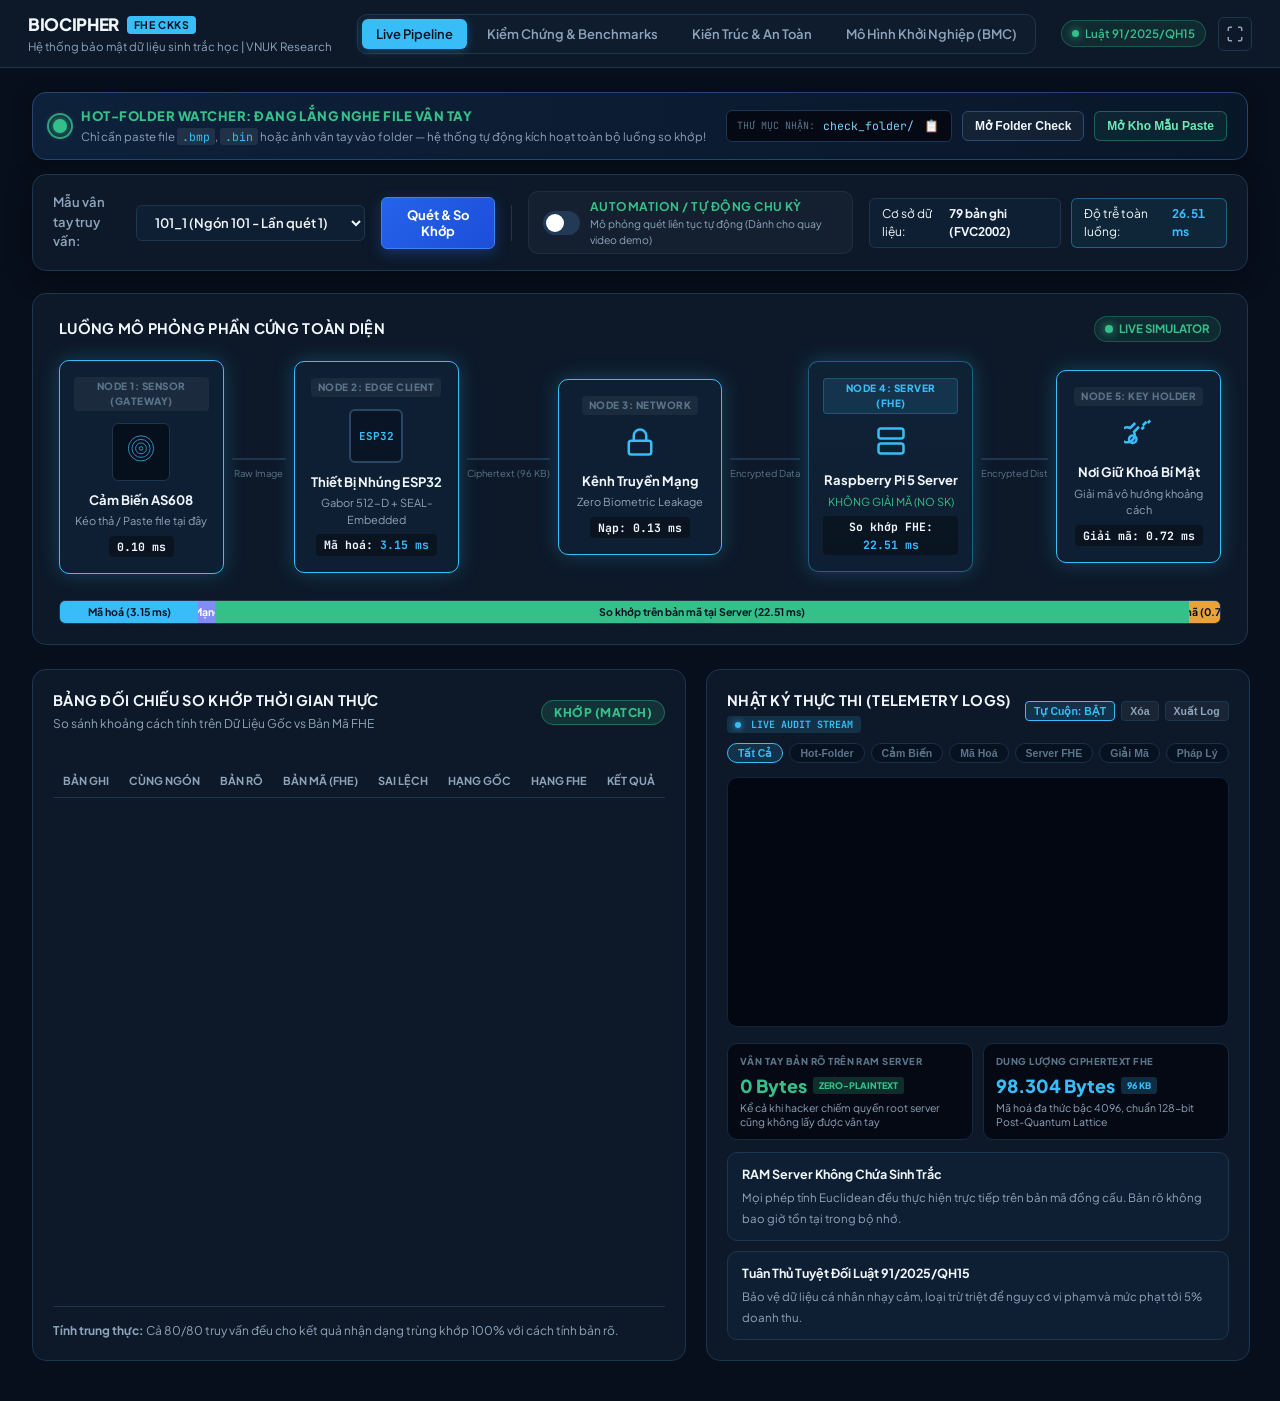
==== commit 1e9b1d56: "Enhance demo dashboard with hot-folder watcher and FHE demo features - Updated the title and echo me" ====
--- a/demo_dashboard/index.html
+++ b/demo_dashboard/index.html
@@ -46,7 +46,43 @@
   <main class="app-main">
     <!-- TAB 1: LIVE PIPELINE & AUTOMATION DEMO -->
     <section id="tab-live-pipeline" class="tab-pane active">
-      <!-- Automation Control Bar -->
+      <!-- HOT-FOLDER WATCHER STATUS & GATEWAY BAR -->
+      <div class="hotfolder-gateway-bar">
+        <div class="hotfolder-status-indicator">
+          <span class="pulsing-radar"></span>
+          <div class="status-texts">
+            <div class="status-title">HOT-FOLDER WATCHER: ĐANG LẮNG NGHE FILE VÂN TAY</div>
+            <div class="status-subtitle">
+              Chỉ cần paste file <code>.bmp</code>, <code>.bin</code> hoặc ảnh vân tay vào folder — hệ thống tự động kích hoạt toàn bộ luồng so khớp!
+            </div>
+          </div>
+        </div>
+
+        <div class="hotfolder-actions">
+          <div class="folder-path-box" id="box-folder-path" title="Click để sao chép đường dẫn thư mục">
+            <span class="path-label">Thư mục nhận:</span>
+            <span class="path-text" id="display-check-path">check_folder/</span>
+            <button class="btn-copy-path" id="btn-copy-path" title="Sao chép">📋</button>
+          </div>
+          <button id="btn-open-check-folder" class="btn-action-outline" title="Mở thư mục check_folder trên máy tính">
+            Mở Folder Check
+          </button>
+          <button id="btn-open-sample-folder" class="btn-action-outline highlight" title="Mở thư mục chứa các mẫu vân tay có sẵn để copy paste">
+            Mở Kho Mẫu Paste
+          </button>
+        </div>
+      </div>
+
+      <!-- Live Ingestion Alert Banner (shows when file arrives) -->
+      <div id="live-ingestion-banner" class="ingestion-banner hidden">
+        <div class="banner-content">
+          <span class="banner-badge">HOT-FOLDER DETECTED</span>
+          <span class="banner-msg" id="banner-msg">Tiếp nhận mẫu vân tay mới từ check_folder/</span>
+          <span class="banner-file" id="banner-file">101_1.bmp</span>
+        </div>
+      </div>
+
+      <!-- Automation & Manual Control Bar -->
       <div class="pipeline-controller">
         <div class="controller-group">
           <label class="control-label">Mẫu vân tay truy vấn:</label>
@@ -100,9 +136,9 @@
         </div>
 
         <div class="pipeline-stages">
-          <!-- Stage 1: AS608 Optical Sensor -->
-          <div class="stage-node" id="node-sensor">
-            <div class="node-badge">NODE 1: SENSOR</div>
+          <!-- Stage 1: AS608 Optical Sensor & Drop Zone -->
+          <div class="stage-node drop-zone" id="node-sensor" title="Kéo thả file vân tay vào đây hoặc paste trực tiếp (Ctrl+V)">
+            <div class="node-badge">NODE 1: SENSOR (GATEWAY)</div>
             <div class="scanner-box">
               <div class="fingerprint-scan-area">
                 <svg class="fingerprint-svg" viewBox="0 0 100 120">
@@ -114,8 +150,8 @@
                 <div class="laser-beam"></div>
               </div>
             </div>
-            <div class="node-name">Cảm Biến Quang AS608</div>
-            <div class="node-spec">500 DPI | 256×256 px</div>
+            <div class="node-name">Cảm Biến AS608</div>
+            <div class="node-spec">Kéo thả / Paste file tại đây</div>
             <div class="node-time"><span id="time-sensor">0.10 ms</span></div>
           </div>
 
@@ -251,19 +287,45 @@
 
         <!-- Column 2: Live Hardware Telemetry & Security Assurance -->
         <div class="card panel-card">
-          <div class="card-header">
-            <h3>NHẬT KÝ THỰC THI (TELEMETRY)</h3>
-            <span class="terminal-badge">LIVE LOGS</span>
+          <div class="card-header telemetry-header">
+            <div class="header-title-group">
+              <h3>NHẬT KÝ THỰC THI (TELEMETRY LOGS)</h3>
+              <span class="terminal-badge"><span class="live-dot"></span> LIVE AUDIT STREAM</span>
+            </div>
+            <div class="log-controls">
+              <button id="btn-toggle-autoscroll" class="btn-tiny active" title="Bật/Tắt tự động cuộn">Tự Cuộn: BẬT</button>
+              <button id="btn-clear-logs" class="btn-tiny" title="Xóa màn hình log">Xóa</button>
+              <button id="btn-export-logs" class="btn-tiny" title="Tải nhật ký (.txt)">Xuất Log</button>
+            </div>
+          </div>
+
+          <!-- Log Subsystem Filter Bar -->
+          <div class="log-filter-bar">
+            <button class="filter-chip active" data-filter="all">Tất Cả</button>
+            <button class="filter-chip" data-filter="HOT_FOLDER">Hot-Folder</button>
+            <button class="filter-chip" data-filter="AS608">Cảm Biến</button>
+            <button class="filter-chip" data-filter="ESP32_SEAL">Mã Hoá</button>
+            <button class="filter-chip" data-filter="RPi5_SERVER">Server FHE</button>
+            <button class="filter-chip" data-filter="KEY_HOLDER">Giải Mã</button>
+            <button class="filter-chip" data-filter="AUDIT">Pháp Lý</button>
           </div>
 
           <div class="terminal-window" id="terminal-console">
-            <div class="term-line info">[0.00 ms] Hệ thống BioCipher FHE sẵn sàng. Nạp bộ tham số CKKS Degree 4096.</div>
-            <div class="term-line success">[0.10 ms] Cảm biến AS608 tiếp nhận vân tay. Khử lệch tâm và chuẩn hóa tương phản.</div>
-            <div class="term-line info">[1.35 ms] Trích xuất FingerCode 512 chiều (Gabor 8 hướng x 8x8 lưới). Scale K=32.0.</div>
-            <div class="term-line enc">[4.50 ms] ESP32 SEAL-Embedded mã hoá thành công. Kích thước Ciphertext: 96 KB.</div>
-            <div class="term-line net">[4.63 ms] Kênh mạng truyền nạp bản mã vào Raspberry Pi 5.</div>
-            <div class="term-line srv">[27.14 ms] Server tính khoảng cách d^2 + 9 vòng xoay vector trên bản mã. KHÔNG GIẢI MÃ.</div>
-            <div class="term-line dec">[27.86 ms] Trạm giữ khoá giải mã khoảng cách. Quyết định nhận dạng: XÁC THỰC THÀNH CÔNG.</div>
+            <!-- Dynamically populated from backend live-status API -->
+          </div>
+
+          <!-- Live Security & System Audit Grid -->
+          <div class="live-system-matrix">
+            <div class="sys-metric-card">
+              <span class="sys-metric-lab">VÂN TAY BẢN RÕ TRÊN RAM SERVER</span>
+              <span class="sys-metric-val safe">0 Bytes <span class="tag-safe">ZERO-PLAINTEXT</span></span>
+              <span class="sys-metric-sub">Kể cả khi hacker chiếm quyền root server cũng không lấy được vân tay</span>
+            </div>
+            <div class="sys-metric-card">
+              <span class="sys-metric-lab">DUNG LƯỢNG CIPHERTEXT FHE</span>
+              <span class="sys-metric-val text-enc">98.304 Bytes <span class="tag-enc">96 KB</span></span>
+              <span class="sys-metric-sub">Mã hoá đa thức bậc 4096, chuẩn 128-bit Post-Quantum Lattice</span>
+            </div>
           </div>
 
           <!-- Security Matrix Box -->
@@ -271,13 +333,13 @@
             <div class="sec-item">
               <div class="sec-content">
                 <span class="sec-title">RAM Server Không Chứa Sinh Trắc</span>
-                <span class="sec-desc">Kể cả khi hacker chiếm quyền máy chủ hoặc quản trị viên sao chép bộ nhớ, dữ liệu vân tay nguyên bản không bao giờ tồn tại.</span>
+                <span class="sec-desc">Mọi phép tính Euclidean đều thực hiện trực tiếp trên bản mã đồng cấu. Bản rõ không bao giờ tồn tại trong bộ nhớ.</span>
               </div>
             </div>
             <div class="sec-item">
               <div class="sec-content">
-                <span class="sec-title">Chuẩn An Toàn Mật Mã 128-bit</span>
-                <span class="sec-desc">Đạt Homomorphic Encryption Security Standard (Lattice-based cryptography, kháng máy tính lượng tử).</span>
+                <span class="sec-title">Tuân Thủ Tuyệt Đối Luật 91/2025/QH15</span>
+                <span class="sec-desc">Bảo vệ dữ liệu cá nhân nhạy cảm, loại trừ triệt để nguy cơ vi phạm và mức phạt tới 5% doanh thu.</span>
               </div>
             </div>
           </div>
@@ -422,12 +484,11 @@
       <!-- Startup Banner -->
       <div class="startup-banner">
         <div class="banner-badge">DỰ ÁN KHỞI NGHIỆP SINH VIÊN · VNUK INNOVATION CHALLENGE 2026</div>
-        <h2>BioCipher — Hệ Thống Xác Thực Sinh Trắc Học Bảo Mật Bằng FHE</h2>
+        <h2>Mô Hình Kinh Doanh (Business Model Canvas)</h2>
         <p class="banner-slogan">"Quyền riêng tư không nên là cái giá của sự tiện lợi."</p>
         <div class="banner-meta">
-          <span>Sáng lập: <b>Ngô Hoàng Nhật Khang & Hồ Anh Tuấn</b></span>
-          <span>Đơn vị: <b>Viện Nghiên cứu & Đào tạo Việt - Anh (VNUK)</b></span>
-          <span>Pháp lý: <b>Luật Bảo vệ Dữ liệu Cá nhân 91/2025/QH15</b></span>
+          <span>Tác giả: <b>Ngô Hoàng Nhật Khang, Hồ Anh Tuấn</b></span>
+          <span>Đơn vị: <b>Computer Science Engineering, VNUK</b></span>
         </div>
       </div>
 
@@ -435,148 +496,89 @@
       <div class="bmc-grid-container">
         <!-- 1. Key Partners -->
         <div class="bmc-block bmc-partners">
-          <div class="bmc-title">ĐỐI TÁC CHÍNH (Key Partners)</div>
-          <ul class="bmc-list">
-            <li><b>Viện VNUK:</b> Bảo trợ học thuật, phòng lab R&D và ươm tạo khởi nghiệp.</li>
-            <li><b>Nhà sản xuất thiết bị:</b> Ronald Jack, ZKTeco, Suprema tích hợp firmware.</li>
-            <li><b>Các đối tác SI:</b> Nhà thầu tích hợp giải pháp chấm công và an ninh tòa nhà.</li>
-            <li><b>Cơ quan quản lý:</b> Cục An toàn thông tin, VNISA chứng nhận tuân thủ.</li>
+          <div class="bmc-title">ĐỐI TÁC CHÍNH</div>
+          <ul class="bmc-list">
+            <li>Đơn vị tích hợp hệ thống</li>
+            <li>Hãng sản xuất cảm biến</li>
+            <li>Đơn vị kiểm định bảo mật</li>
           </ul>
         </div>
 
         <!-- 2. Key Activities -->
         <div class="bmc-block bmc-activities">
-          <div class="bmc-title">HOẠT ĐỘNG CHÍNH (Key Activities)</div>
-          <ul class="bmc-list">
-            <li><b>Tối ưu thuật toán FHE:</b> Nâng cao hiệu năng CKKS trên chip nhúng chi phí thấp.</li>
-            <li><b>Đóng gói SDK:</b> Cung cấp SDK C/C++, Python và API Microservices plug-and-play.</li>
-            <li><b>Kiểm định an toàn:</b> Đạt chuẩn FIPS 140-3 và ISO/IEC 27001.</li>
-            <li><b>Hỗ trợ kỹ thuật:</b> Tích hợp vào hệ thống máy chấm công hiện hữu của doanh nghiệp.</li>
+          <div class="bmc-title">HOẠT ĐỘNG CHÍNH</div>
+          <ul class="bmc-list">
+            <li>Tăng tốc so khớp</li>
+            <li>Kiểm chứng độ chính xác</li>
+            <li>Hỗ trợ lắp đặt</li>
           </ul>
         </div>
 
         <!-- 3. Value Propositions -->
         <div class="bmc-block bmc-value highlight-value">
-          <div class="bmc-title">ĐỀ XUẤT GIÁ TRỊ (Value Propositions)</div>
-          <ul class="bmc-list">
-            <li><b>Zero Plaintext:</b> Dữ liệu vân tay không bao giờ nằm ở dạng đọc được trên máy chủ.</li>
-            <li><b>Tuân thủ Luật 91/2025:</b> Miễn trừ rủi ro xử phạt rò rỉ dữ liệu nhạy cảm từ 01/01/2026.</li>
-            <li><b>Không đổi hạ tầng:</b> Giữ nguyên cảm biến, giữ nguyên CSDL, chỉ đổi khâu so khớp.</li>
-            <li><b>Thời gian thực:</b> Chỉ 26.51 ms/truy vấn, không gây trễ cho người dùng.</li>
+          <div class="bmc-title">GIÁ TRỊ MANG LẠI CHO THỊ TRƯỜNG</div>
+          <ul class="bmc-list">
+            <li>Máy chủ không đọc được vân tay, kể cả khi bị chiếm</li>
+            <li>Giữ nguyên độ chính xác</li>
+            <li>Không phải thay cảm biến hay phần mềm đang dùng</li>
+            <li>Rút rủi ro pháp lý khỏi kho dữ liệu vân tay</li>
           </ul>
         </div>
 
         <!-- 4. Customer Relationships -->
         <div class="bmc-block bmc-relationships">
-          <div class="bmc-title">QUAN HỆ KHÁCH HÀNG (Customer Relationships)</div>
-          <ul class="bmc-list">
-            <li><b>Hỗ trợ kỹ thuật chuyên sâu:</b> Đội ngũ kỹ sư hỗ trợ trực tiếp 24/7.</li>
-            <li><b>Cam kết SLA 99.9%:</b> Đảm bảo độ sẵn sàng của dịch vụ xác thực.</li>
-            <li><b>Cổng Sandbox tự thử:</b> Cho phép khách hàng tự đo kiểm độ trễ trước khi mua.</li>
+          <div class="bmc-title">QUAN HỆ KHÁCH HÀNG</div>
+          <ul class="bmc-list">
+            <li>Thử nghiệm có hướng dẫn</li>
+            <li>Cam kết hỗ trợ kỹ thuật</li>
+            <li>Số liệu tự kiểm chứng được</li>
           </ul>
         </div>
 
         <!-- 5. Customer Segments -->
         <div class="bmc-block bmc-segments highlight-segment">
-          <div class="bmc-title">PHÂN KHÚC KHÁCH HÀNG (Customer Segments)</div>
-          <ul class="bmc-list">
-            <li><b>Doanh nghiệp SME & Tập đoàn:</b> Dùng máy chấm công vân tay chịu áp lực pháp lý.</li>
-            <li><b>Ngân hàng số & Fintech:</b> Xác thực eKYC và giao dịch sinh trắc học giá trị cao.</li>
-            <li><b>Nhà sản xuất khóa & IoT:</b> Cần chứng chỉ bảo mật quốc tế để xuất khẩu.</li>
+          <div class="bmc-title">PHÂN KHÚC KHÁCH HÀNG</div>
+          <ul class="bmc-list">
+            <li>Chấm công, kiểm soát ra vào, đang giữ dữ liệu, chịu áp lực tuân thủ sớm nhất</li>
+            <li>Ngân hàng, ví điện tử, xác thực khách mà không tạo thêm kho vân tay</li>
+            <li>Hãng sản xuất thiết bị, bán kèm điểm khác biệt</li>
           </ul>
         </div>
 
         <!-- 6. Key Resources -->
         <div class="bmc-block bmc-resources">
-          <div class="bmc-title">NGUỒN LỰC CHÍNH (Key Resources)</div>
-          <ul class="bmc-list">
-            <li><b>Bản quyền & Công nghệ lõi:</b> Bản vá và giải thuật tối ưu CKKS độc quyền.</li>
-            <li><b>Đội ngũ kỹ sư sáng lập:</b> Năng lực chuyên sâu về mật mã và hệ thống nhúng.</li>
-            <li><b>Dữ liệu thực nghiệm FVC2002:</b> 3.160 cặp đo đạc chứng minh tính trung thực.</li>
+          <div class="bmc-title">NGUỒN LỰC CHÍNH</div>
+          <ul class="bmc-list">
+            <li>Mã nguồn đã chạy được</li>
+            <li>Số liệu đo công khai</li>
+            <li>Đội ngũ kỹ thuật</li>
           </ul>
         </div>
 
         <!-- 7. Channels -->
         <div class="bmc-block bmc-channels">
-          <div class="bmc-title">KÊNH PHÂN PHỐI (Channels)</div>
-          <ul class="bmc-list">
-            <li><b>Bán trực tiếp B2B:</b> Tiếp cận các khu công nghiệp, tòa nhà văn phòng.</li>
-            <li><b>Mạng lưới đại lý phân phối thiết bị máy chấm công.</b></li>
-            <li><b>Cổng kỹ thuật số (Developer Portal & SDK Hub).</b></li>
+          <div class="bmc-title">KÊNH</div>
+          <ul class="bmc-list">
+            <li>Bán trực tiếp</li>
+            <li>Qua đơn vị tích hợp</li>
+            <li>Kho mã nguồn công khai</li>
           </ul>
         </div>
 
         <!-- 8. Cost Structure -->
         <div class="bmc-block bmc-costs">
-          <div class="bmc-title">CƠ CẤU CHI PHÍ (Cost Structure)</div>
-          <ul class="bmc-list">
-            <li><b>R&D & Đội ngũ kỹ thuật:</b> 40%</li>
-            <li><b>Kiểm định & Chứng nhận bảo mật:</b> 20%</li>
-            <li><b>Hạ tầng đo kiểm Cloud & Server:</b> 15%</li>
-            <li><b>Bán hàng B2B & Marketing hội thảo:</b> 25%</li>
-          </ul>
+          <div class="bmc-title">CƠ CẤU CHI PHÍ</div>
+          <div class="bmc-text-content">
+            Nghiên cứu phát triển, Hạ tầng kiểm thử, Kiểm định, Hỗ trợ khách hàng
+          </div>
         </div>
 
         <!-- 9. Revenue Streams -->
         <div class="bmc-block bmc-revenue highlight-revenue">
-          <div class="bmc-title">DÒNG DOANH THU (Revenue Streams)</div>
-          <ul class="bmc-list">
-            <li><b>Phí thường niên theo nhân sự:</b> 45.000 VNĐ / nhân viên / năm.</li>
-            <li><b>Phí tích hợp ban đầu:</b> 15 – 35 triệu VNĐ / hệ thống.</li>
-            <li><b>Bản quyền OEM phần cứng:</b> 2,50 USD / thiết bị xuất xưởng.</li>
-          </ul>
-        </div>
-      </div>
-
-      <!-- Financial Projections Table (3-Year Forecast) -->
-      <div class="card panel-card margin-top">
-        <div class="card-header">
-          <h3>DỰ BÁO TÀI CHÍNH 3 NĂM ĐẦU (2026 - 2028)</h3>
-          <span class="badge-growth">TĂNG TRƯỞNG BỀN VỮNG</span>
-        </div>
-        <div class="table-container">
-          <table class="data-table">
-            <thead>
-              <tr>
-                <th>Năm</th>
-                <th>Quy Mô Khách Hàng Dự Kiến</th>
-                <th>Doanh Thu (VNĐ)</th>
-                <th>Chi Phí (VNĐ)</th>
-                <th>Lợi Nhuận (VNĐ)</th>
-                <th>Biên Lợi Nhuận</th>
-                <th>Mục Tiêu Trọng Tâm</th>
-              </tr>
-            </thead>
-            <tbody>
-              <tr>
-                <td><b>Năm 1 (2026)</b></td>
-                <td>40 Doanh nghiệp (~15.000 nhân viên) + 1 OEM pilot</td>
-                <td class="text-enc"><b>950.000.000</b></td>
-                <td>820.000.000</td>
-                <td class="text-ok"><b>130.000.000</b></td>
-                <td>13,7%</td>
-                <td>Hòa vốn cuối năm, hoàn thiện SDK v1.0 khi Luật 91 có hiệu lực</td>
-              </tr>
-              <tr>
-                <td><b>Năm 2 (2027)</b></td>
-                <td>180 Doanh nghiệp + 2 Ngân hàng/Fintech + 3 OEM</td>
-                <td class="text-enc"><b>3.450.000.000</b></td>
-                <td>2.150.000.000</td>
-                <td class="text-ok"><b>1.300.000.000</b></td>
-                <td>37,6%</td>
-                <td>Mở rộng Đà Nẵng & TP.HCM, thương mại hoá bản quyền OEM</td>
-              </tr>
-              <tr>
-                <td><b>Năm 3 (2028)</b></td>
-                <td>520 Doanh nghiệp + 6 Ngân hàng + 8 OEM thiết bị</td>
-                <td class="text-enc"><b>9.200.000.000</b></td>
-                <td>5.100.000.000</td>
-                <td class="text-ok"><b>4.100.000.000</b></td>
-                <td>44,5%</td>
-                <td>Dẫn đầu thị trường sinh trắc FHE tại VN, mở rộng Face ID FHE</td>
-              </tr>
-            </tbody>
-          </table>
+          <div class="bmc-title">DÒNG DOANH THU</div>
+          <div class="bmc-text-content">
+            Phí theo thiết bị, Phí triển khai, Gói hỗ trợ thường niên
+          </div>
         </div>
       </div>
     </section>
--- a/demo_dashboard/style.css
+++ b/demo_dashboard/style.css
@@ -1172,8 +1172,441 @@
   color: var(--text-main);
 }
 
+.bmc-text-content {
+  font-size: 12px;
+  color: var(--text-muted);
+  line-height: 1.6;
+}
+
 /* Helper Text Classes */
 .text-enc { color: var(--accent-enc) !important; }
 .text-ok { color: var(--accent-ok) !important; }
 .text-cost { color: var(--accent-cost) !important; }
 .text-warn { color: var(--accent-warn) !important; }
+
+/* ==========================================================================
+   HOT-FOLDER GATEWAY BAR & REAL-TIME LOG TRACKING STYLES
+   ========================================================================== */
+
+.hotfolder-gateway-bar {
+  background: linear-gradient(90deg, rgba(14, 34, 60, 0.95), rgba(9, 23, 42, 0.95));
+  border: 1px solid #244670;
+  border-radius: var(--radius-lg);
+  padding: 14px 20px;
+  display: flex;
+  align-items: center;
+  justify-content: space-between;
+  margin-bottom: 14px;
+  gap: 16px;
+  flex-wrap: wrap;
+  box-shadow: 0 4px 20px rgba(0, 0, 0, 0.3);
+}
+
+.hotfolder-status-indicator {
+  display: flex;
+  align-items: center;
+  gap: 14px;
+}
+
+.pulsing-radar {
+  width: 14px;
+  height: 14px;
+  background: var(--accent-ok);
+  border-radius: 50%;
+  position: relative;
+  box-shadow: 0 0 10px var(--accent-ok);
+}
+
+.pulsing-radar::after {
+  content: "";
+  position: absolute;
+  top: -6px; left: -6px; right: -6px; bottom: -6px;
+  border-radius: 50%;
+  border: 2px solid var(--accent-ok);
+  animation: radarWave 2s infinite ease-out;
+  opacity: 0.8;
+}
+
+@keyframes radarWave {
+  0% { transform: scale(0.6); opacity: 1; }
+  100% { transform: scale(1.8); opacity: 0; }
+}
+
+.status-texts .status-title {
+  font-size: 13px;
+  font-weight: 800;
+  letter-spacing: 0.04em;
+  color: var(--accent-ok);
+}
+
+.status-texts .status-subtitle {
+  font-size: 11.5px;
+  color: var(--text-muted);
+  margin-top: 1px;
+}
+
+.status-texts code {
+  background: rgba(255, 255, 255, 0.08);
+  padding: 1px 5px;
+  border-radius: 3px;
+  font-family: var(--font-mono);
+  color: var(--accent-enc);
+}
+
+.hotfolder-actions {
+  display: flex;
+  align-items: center;
+  gap: 10px;
+  flex-wrap: wrap;
+}
+
+.folder-path-box {
+  background: #040913;
+  border: 1px solid #1c3554;
+  border-radius: var(--radius-sm);
+  padding: 6px 10px;
+  display: flex;
+  align-items: center;
+  gap: 8px;
+  font-family: var(--font-mono);
+  font-size: 11.5px;
+  max-width: 320px;
+  overflow: hidden;
+}
+
+.folder-path-box .path-label {
+  color: var(--text-dim);
+  font-size: 10px;
+  text-transform: uppercase;
+}
+
+.folder-path-box .path-text {
+  color: #7dd3fc;
+  white-space: nowrap;
+  overflow: hidden;
+  text-overflow: ellipsis;
+}
+
+.btn-copy-path {
+  background: none;
+  border: none;
+  cursor: pointer;
+  font-size: 12px;
+  color: var(--text-muted);
+  padding: 0 2px;
+}
+
+.btn-copy-path:hover {
+  color: var(--text-main);
+}
+
+.btn-action-outline {
+  background: rgba(255, 255, 255, 0.04);
+  border: 1px solid #2a4c73;
+  color: var(--text-main);
+  padding: 7px 12px;
+  border-radius: var(--radius-sm);
+  font-size: 12px;
+  font-weight: 600;
+  cursor: pointer;
+  transition: all 0.2s;
+  white-space: nowrap;
+}
+
+.btn-action-outline:hover {
+  background: rgba(56, 189, 248, 0.12);
+  border-color: var(--accent-enc);
+  color: var(--accent-enc);
+}
+
+.btn-action-outline.highlight {
+  border-color: rgba(53, 192, 138, 0.4);
+  background: rgba(53, 192, 138, 0.08);
+  color: #6ee7b7;
+}
+
+.btn-action-outline.highlight:hover {
+  background: rgba(53, 192, 138, 0.2);
+  border-color: var(--accent-ok);
+  color: #fff;
+}
+
+/* Ingestion Alert Banner */
+.ingestion-banner {
+  background: linear-gradient(90deg, rgba(53, 192, 138, 0.18), rgba(56, 189, 248, 0.18));
+  border: 1px solid var(--accent-ok);
+  border-radius: var(--radius-md);
+  padding: 10px 18px;
+  margin-bottom: 12px;
+  transition: all 0.3s ease;
+}
+
+.ingestion-banner.hidden {
+  display: none;
+}
+
+.ingestion-banner.flash-banner {
+  animation: bannerFlash 0.5s ease-out;
+}
+
+@keyframes bannerFlash {
+  0% { transform: scale(0.98); opacity: 0.5; }
+  50% { transform: scale(1.01); opacity: 1; }
+  100% { transform: scale(1); opacity: 1; }
+}
+
+.banner-content {
+  display: flex;
+  align-items: center;
+  gap: 12px;
+  font-size: 12.5px;
+}
+
+.banner-badge {
+  background: var(--accent-ok);
+  color: #031324;
+  font-size: 10px;
+  font-weight: 800;
+  padding: 3px 8px;
+  border-radius: 4px;
+}
+
+.banner-msg {
+  color: var(--text-main);
+  font-weight: 500;
+}
+
+.banner-file {
+  font-family: var(--font-mono);
+  color: var(--accent-enc);
+  font-weight: 700;
+  background: rgba(0, 0, 0, 0.3);
+  padding: 2px 6px;
+  border-radius: 4px;
+}
+
+/* Telemetry Header & Controls */
+.telemetry-header {
+  display: flex;
+  justify-content: space-between;
+  align-items: center;
+  margin-bottom: 10px;
+}
+
+.log-controls {
+  display: flex;
+  gap: 6px;
+}
+
+.btn-tiny {
+  background: rgba(255, 255, 255, 0.05);
+  border: 1px solid var(--panel-border);
+  color: var(--text-muted);
+  font-size: 10.5px;
+  font-weight: 600;
+  padding: 3px 8px;
+  border-radius: 4px;
+  cursor: pointer;
+  transition: all 0.15s;
+}
+
+.btn-tiny:hover {
+  background: rgba(255, 255, 255, 0.1);
+  color: var(--text-main);
+}
+
+.btn-tiny.active {
+  background: rgba(56, 189, 248, 0.15);
+  border-color: var(--accent-enc);
+  color: var(--accent-enc);
+}
+
+/* Log Category Filter Bar */
+.log-filter-bar {
+  display: flex;
+  gap: 6px;
+  margin-bottom: 10px;
+  overflow-x: auto;
+  padding-bottom: 4px;
+}
+
+.filter-chip {
+  background: #071221;
+  border: 1px solid #1a3048;
+  color: var(--text-dim);
+  font-size: 10.5px;
+  font-weight: 600;
+  padding: 3px 10px;
+  border-radius: var(--radius-full);
+  cursor: pointer;
+  white-space: nowrap;
+  transition: all 0.15s;
+}
+
+.filter-chip:hover {
+  color: var(--text-main);
+  border-color: #2b4f77;
+}
+
+.filter-chip.active {
+  background: rgba(56, 189, 248, 0.15);
+  border-color: var(--accent-enc);
+  color: var(--accent-enc);
+  font-weight: 700;
+}
+
+/* Terminal Log Lines Styling */
+.terminal-window {
+  height: 250px !important;
+}
+
+.term-line {
+  display: flex;
+  align-items: baseline;
+  gap: 6px;
+  padding: 2px 0;
+  border-bottom: 1px solid rgba(255, 255, 255, 0.02);
+}
+
+.log-time {
+  color: #4b647d;
+  font-size: 10.5px;
+  white-space: nowrap;
+}
+
+.log-tag {
+  font-size: 10px;
+  font-weight: 800;
+  padding: 1px 5px;
+  border-radius: 3px;
+  white-space: nowrap;
+}
+
+.tag-hot_folder, .tag-watcher {
+  background: rgba(53, 192, 138, 0.15);
+  color: #4ade80;
+}
+
+.tag-as608, .tag-sensor {
+  background: rgba(56, 189, 248, 0.15);
+  color: #38bdf8;
+}
+
+.tag-esp32_seal, .tag-extract {
+  background: rgba(167, 139, 250, 0.15);
+  color: #c084fc;
+}
+
+.tag-network {
+  background: rgba(96, 165, 250, 0.15);
+  color: #93c5fd;
+}
+
+.tag-rpi5_server {
+  background: rgba(34, 197, 94, 0.15);
+  color: #22c55e;
+}
+
+.tag-key_holder {
+  background: rgba(251, 191, 36, 0.15);
+  color: #fbbf24;
+}
+
+.tag-decision {
+  background: rgba(53, 192, 138, 0.25);
+  color: #34d399;
+}
+
+.tag-audit {
+  background: rgba(244, 63, 94, 0.15);
+  color: #fb7185;
+}
+
+.log-msg {
+  color: #d1d5db;
+  word-break: break-word;
+}
+
+/* Live Security Matrix */
+.live-system-matrix {
+  display: grid;
+  grid-template-columns: 1fr 1fr;
+  gap: 10px;
+  margin-bottom: 12px;
+}
+
+.sys-metric-card {
+  background: #040913;
+  border: 1px solid #162a42;
+  border-radius: var(--radius-md);
+  padding: 10px 12px;
+  display: flex;
+  flex-direction: column;
+}
+
+.sys-metric-lab {
+  font-size: 9.5px;
+  font-weight: 800;
+  color: var(--text-dim);
+  letter-spacing: 0.05em;
+  text-transform: uppercase;
+}
+
+.sys-metric-val {
+  font-size: 18px;
+  font-weight: 800;
+  margin: 4px 0 2px 0;
+  display: flex;
+  align-items: center;
+  gap: 6px;
+}
+
+.sys-metric-val.safe {
+  color: var(--accent-ok);
+}
+
+.sys-metric-sub {
+  font-size: 10.5px;
+  color: var(--text-muted);
+  line-height: 1.35;
+}
+
+.tag-safe {
+  font-size: 9px;
+  background: rgba(53, 192, 138, 0.2);
+  color: var(--accent-ok);
+  padding: 2px 6px;
+  border-radius: 3px;
+  font-weight: 800;
+}
+
+.tag-enc {
+  font-size: 9px;
+  background: rgba(56, 189, 248, 0.2);
+  color: var(--accent-enc);
+  padding: 2px 6px;
+  border-radius: 3px;
+  font-weight: 800;
+}
+
+/* Drop Zone highlight */
+.stage-node.drop-zone {
+  cursor: pointer;
+  transition: all 0.2s;
+}
+
+.stage-node.drop-zone.drag-over {
+  border-color: var(--accent-ok) !important;
+  background: rgba(53, 192, 138, 0.12) !important;
+  box-shadow: 0 0 15px rgba(53, 192, 138, 0.4) !important;
+}
+
+.live-dot {
+  width: 6px;
+  height: 6px;
+  background: var(--accent-enc);
+  border-radius: 50%;
+  display: inline-block;
+  margin-right: 4px;
+  box-shadow: 0 0 6px var(--accent-enc);
+}
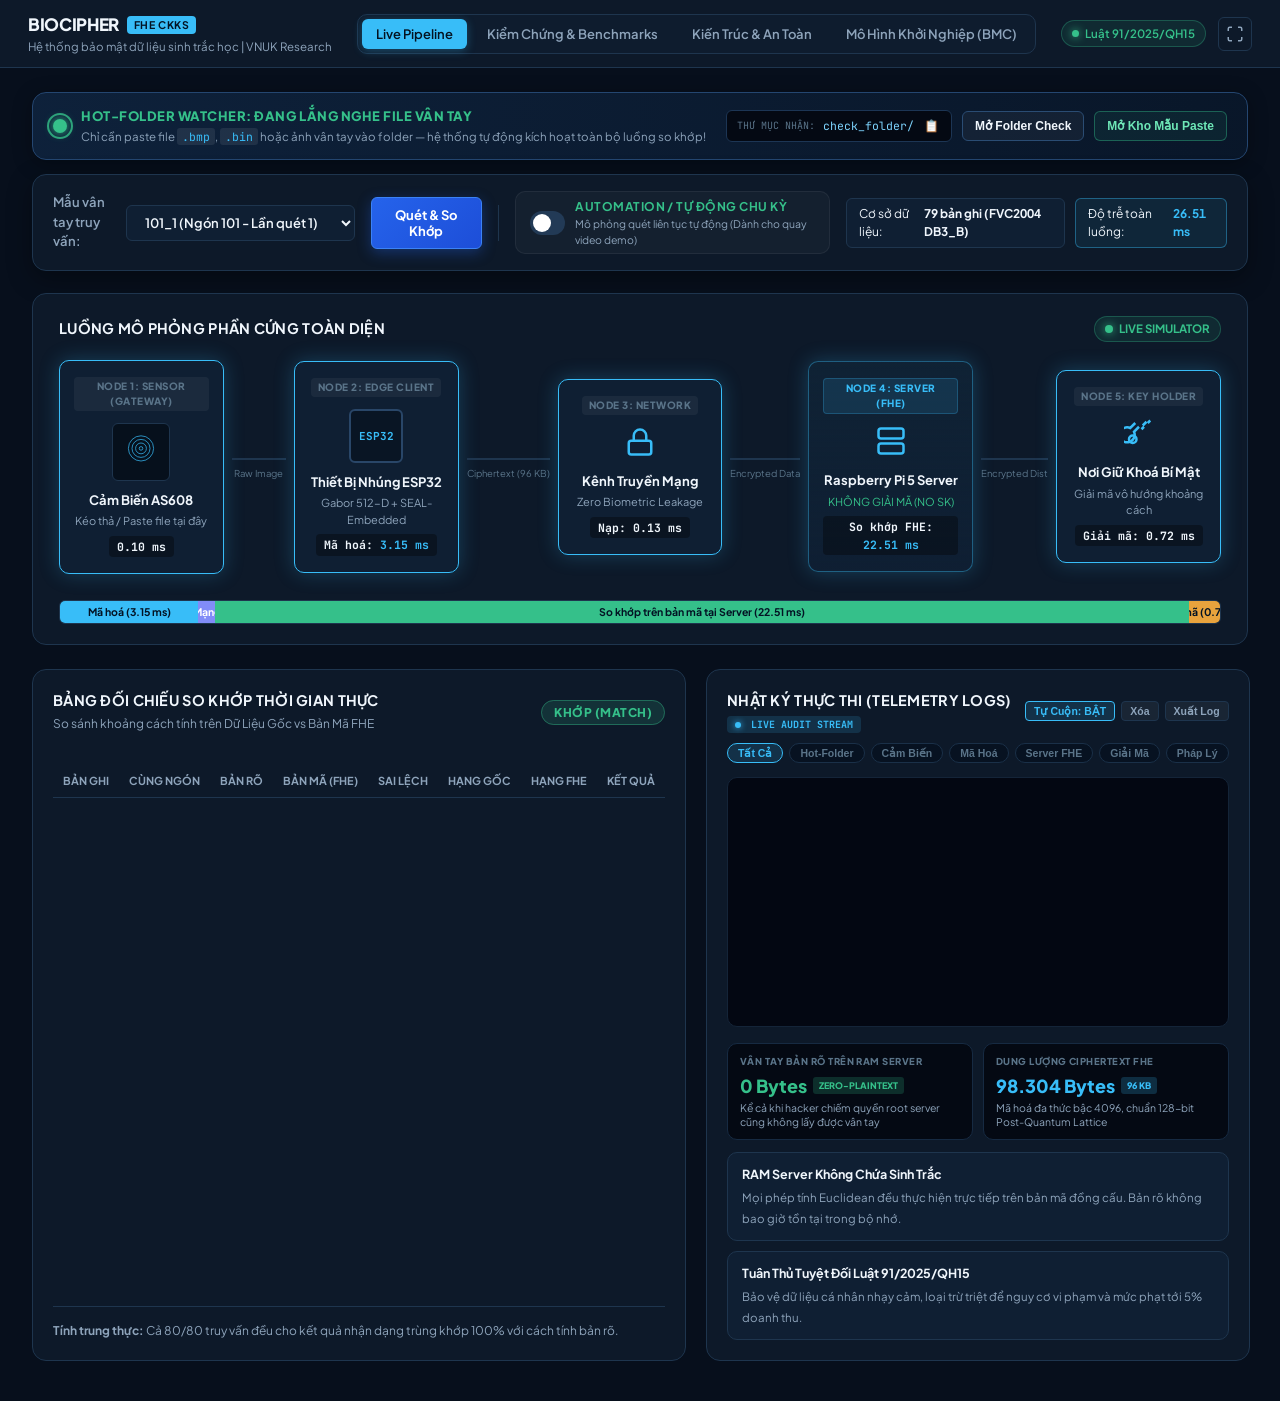
==== commit 28bdc920: "Dashboard chỉ dùng một bộ dữ liệu data/ chứa hai bộ vector nên dashboard nạp cả 160 tệp, bảng kết qu" ====
--- a/demo_dashboard/index.html
+++ b/demo_dashboard/index.html
@@ -119,7 +119,7 @@
         <div class="controller-metrics">
           <div class="metric-pill">
             <span class="metric-lab">Cơ sở dữ liệu:</span>
-            <span class="metric-val" id="val-db-count">79 bản ghi (FVC2002)</span>
+            <span class="metric-val" id="val-db-count">79 bản ghi (FVC2004 DB3_B)</span>
           </div>
           <div class="metric-pill highlight">
             <span class="metric-lab">Độ trễ toàn luồng:</span>
@@ -362,8 +362,8 @@
           <div class="metric-top">
             <span class="metric-title">Sai số trung bình</span>
           </div>
-          <div class="metric-number">0,0096 <span class="unit">%</span></div>
-          <div class="metric-caption">Kiểm chứng trên toàn bộ 3.160 cặp vân tay FVC2002</div>
+          <div class="metric-number">0,0091 <span class="unit">%</span></div>
+          <div class="metric-caption">Kiểm chứng trên toàn bộ 3.160 cặp vân tay FVC2004 DB3_B</div>
         </div>
 
         <div class="metric-card t-ok">
@@ -388,7 +388,7 @@
         <div class="card panel-card">
           <div class="card-header">
             <h3>BIỂU ĐỒ ĐỘ TRUNG THỰC (FIDELITY SCATTER)</h3>
-            <span class="badge-fvc">FVC2002 DB1_B</span>
+            <span class="badge-fvc">FVC2004 DB3_B</span>
           </div>
           <div class="chart-wrapper">
             <img src="/charts/06_do_trung_thuc_dark.png" alt="Biểu đồ độ trung thực" class="chart-img">
